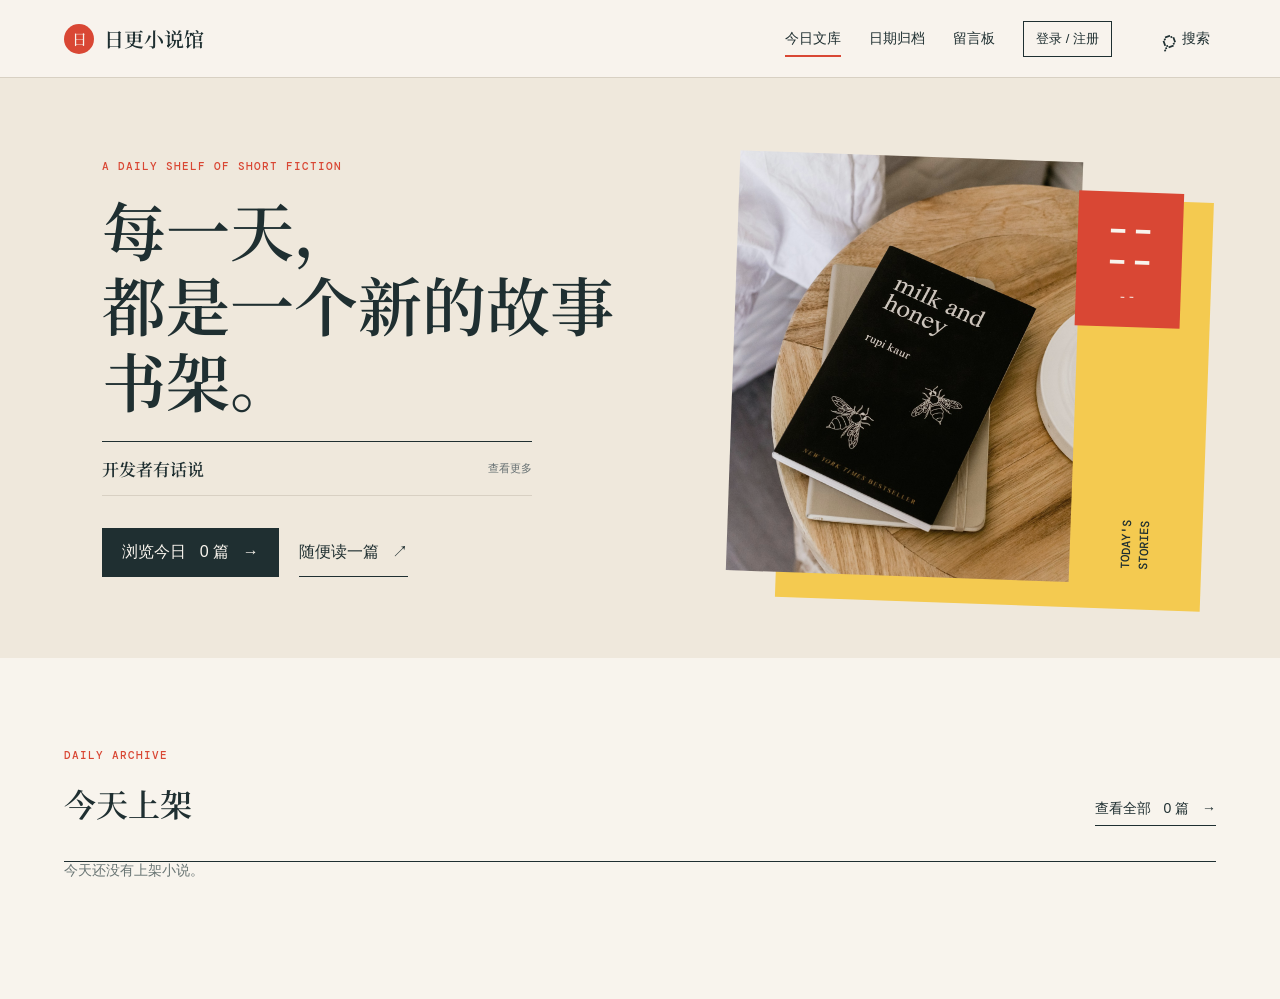
==== daily-novel-deploy/index.html @ 317b0040 "Move support QR into developer note" ====
<!doctype html>
<html lang="zh-CN">
<head>
  <meta charset="UTF-8">
  <meta name="viewport" content="width=device-width, initial-scale=1.0">
  <title>日更小说馆</title>
  <link rel="preconnect" href="https://fonts.googleapis.com">
  <link rel="preconnect" href="https://fonts.gstatic.com" crossorigin>
  <link href="https://fonts.googleapis.com/css2?family=DM+Mono:wght@400;500&family=Noto+Serif+SC:wght@400;500;600;700&family=Source+Han+Sans+SC:wght@400;500;700&display=swap" rel="stylesheet">
  <link rel="stylesheet" href="styles.css">
</head>
<body>
  <header class="site-header">
    <a class="brand" href="#home" aria-label="日更小说馆首页"><span class="brand-mark">日</span><span>日更小说馆</span></a>
    <nav>
      <button class="nav-link active" data-view="home">今日文库</button>
      <button class="nav-link" data-view="archive">日期归档</button>
      <button class="nav-link" data-view="messages">留言板</button>
      <button class="account-trigger" id="account-button">登录 / 注册</button>
    </nav>
    <button class="search-trigger" id="search-button" aria-label="搜索小说"><span>⌕</span><span class="search-word">搜索</span></button>
  </header>

  <main>
    <section class="view active" id="home-view">
      <section class="hero">
        <div class="hero-copy">
          <p class="eyebrow">A DAILY SHELF OF SHORT FICTION</p>
          <h1>每一天，<br>都是一个新的故事书架。</h1>
          <details class="developer-note" id="developer-note"><summary><span>开发者有话说</span><span class="developer-note-toggle">查看更多</span></summary><div class="developer-note-body"><p id="developer-note-body"></p><div class="developer-support" id="developer-support" hidden><img id="developer-support-qr" alt="支持小说馆的收款码"><small>感谢每一份支持</small></div></div></details>
          <div class="hero-actions">
            <button class="button primary" data-view="archive">浏览今日 <span id="today-count">0</span> 篇 <span>→</span></button>
            <button class="button text-button" id="random-button">随便读一篇 <span>↗</span></button>
          </div>
        </div>
        <div class="hero-art" aria-label="打开的书籍">
          <img src="assets/books.jpg" alt="桌上的一本书">
          <div class="date-stamp"><span id="stamp-month">--</span><span id="stamp-day">--</span><small id="stamp-year">----</small></div>
          <div class="hero-art-caption">TODAY'S<br>STORIES</div>
        </div>
      </section>

      <section class="today-section">
        <div class="section-heading">
          <div><p class="eyebrow" id="today-eyebrow">DAILY ARCHIVE</p><h2>今天上架</h2></div>
          <button class="text-link" data-view="archive">查看全部 <span id="featured-count">0</span> 篇 <span>→</span></button>
        </div>
        <div class="story-grid" id="featured-stories"></div>
      </section>
    </section>

    <section class="view" id="messages-view">
      <section class="messages-layout">
        <div class="archive-head"><p class="eyebrow">THE READER'S WALL</p><h1>留下一句话。</h1><p>读到某个故事时的感受，可以在这里与其他读者分享。</p></div>
        <form class="message-form" id="message-form">
          <label for="message-body">写留言</label>
          <textarea id="message-body" maxlength="500" placeholder="写下你的想法（最多 500 字）"></textarea>
          <div><small id="message-login-hint">登录后即可留言</small><button class="button primary" type="submit">发布留言</button></div>
          <p class="account-message" id="message-status" aria-live="polite"></p>
        </form>
        <div class="message-list" id="message-list"></div>
      </section>
    </section>

    <section class="view" id="archive-view">
      <section class="archive-layout">
        <div class="archive-head">
          <p class="eyebrow">THE DAILY ARCHIVE</p>
          <h1>按日期，找到那天的故事。</h1>
          <p>每一天的更新都安放在独立的一页里。慢慢翻，也可以直接选择日期。</p>
        </div>
        <div class="archive-tools">
          <label class="month-label" for="month-select">选择月份</label>
          <select id="month-select"><option>2026 年 8 月</option><option>2026 年 7 月</option></select>
        </div>
        <div class="date-list" id="date-list"></div>
      </section>
    </section>

    <section class="view" id="day-view">
      <section class="day-layout">
        <button class="back-link" data-view="archive">← 返回日期归档</button>
        <div class="day-head"><p class="eyebrow" id="day-eyebrow">MONDAY / AUGUST 17</p><h1 id="day-title">2026 年 8 月 17 日</h1><p id="day-description">今天收录了 100 篇新故事，愿你在其中停留一会儿。</p></div>
        <div class="filter-row" id="filter-row" aria-label="按标签筛选小说"></div>
        <div class="all-story-list" id="day-stories"></div>
      </section>
    </section>

    <section class="view reader-view" id="reader-view">
      <div class="reader-bar"><button class="back-link" data-view="day">← 回到列表</button><div class="reader-actions"><button class="icon-button" id="font-down" aria-label="缩小字号">A−</button><button class="icon-button" id="font-up" aria-label="放大字号">A+</button><button class="icon-button" id="theme-toggle" aria-label="切换阅读主题">◐</button><button class="bookmark" id="bookmark-button">收藏 ♡</button></div></div>
      <article class="reader-page" id="reader-page">
        <div class="reader-meta"><span id="reader-category">悬疑</span><span>·</span><span id="reader-date">2026.08.17</span></div>
        <h1 id="reader-title">雨停之前</h1>
        <p class="reader-author" id="reader-author">林野</p>
        <div class="reader-content" id="reader-content"></div>
      </article>
      <div class="reading-progress"><div id="progress-fill"></div></div>
    </section>

  </main>

  <dialog id="search-dialog"><form method="dialog" class="search-modal"><button class="close-button" value="cancel" aria-label="关闭">×</button><p class="eyebrow">SEARCH THE LIBRARY</p><label for="search-input">寻找一个故事</label><input id="search-input" placeholder="输入标题、作者或关键词" autofocus><div id="search-results"></div></form></dialog>
  <dialog id="account-dialog"><div class="account-modal"><button class="close-button" id="close-account" aria-label="关闭">×</button><p class="eyebrow">MEMBER ACCESS</p><h2 id="account-title">登录</h2><form id="account-form"><label for="account-username" id="account-username-label">用户名或邮箱</label><input id="account-username" type="text" autocomplete="username" required><small class="field-hint" id="username-hint">已有账号可使用原邮箱登录</small><label for="account-password">密码</label><input id="account-password" type="password" autocomplete="current-password" minlength="8" required><small class="field-hint" id="password-hint">请输入登录密码</small><p class="account-message" id="account-message" aria-live="polite"></p><button class="button primary" type="submit" id="account-submit">登录</button></form><button class="switch-account" id="switch-account">还没有账号？注册</button><a class="admin-link" id="admin-link" href="admin.html" hidden>进入内容管理 →</a></div></dialog>

  <script src="app.js"></script>
</body>
</html>
---- daily-novel-deploy/styles.css ----
:root { --ink:#1f2f31; --paper:#f8f4ed; --paper-deep:#efe8dc; --line:#d8d0c3; --red:#d94734; --yellow:#f4ca50; --teal:#8fc6b5; --blue:#c6d7e8; --serif:'Noto Serif SC', serif; --sans:'Source Han Sans SC', sans-serif; --mono:'DM Mono', monospace; }
* { box-sizing:border-box; }
html { scroll-behavior:smooth; }
body { margin:0; color:var(--ink); background:var(--paper); font-family:var(--sans); }
button, input, select { font:inherit; }
button { color:inherit; cursor:pointer; }
.site-header { height:78px; padding:0 clamp(20px,5vw,78px); display:flex; align-items:center; justify-content:space-between; border-bottom:1px solid var(--line); background:rgba(248,244,237,.94); position:sticky; top:0; z-index:10; }
.brand { color:var(--ink); text-decoration:none; display:flex; align-items:center; gap:10px; font:600 20px var(--serif); }
.brand-mark { width:30px; height:30px; border-radius:50%; display:grid; place-items:center; color:var(--paper); background:var(--red); font:500 15px var(--serif); }
nav { display:flex; gap:28px; margin-left:auto; margin-right:42px; }
.nav-link, .text-link, .back-link { border:0; background:none; padding:7px 0; }
.nav-link { font-size:14px; position:relative; }
.nav-link.active::after { content:''; height:2px; width:100%; position:absolute; left:0; bottom:0; background:var(--red); }
.search-trigger { border:0; background:none; display:flex; gap:8px; align-items:center; font-size:14px; }
.account-trigger { border:1px solid var(--ink); background:transparent; padding:8px 12px; font-size:13px; }
.search-trigger span:first-child { font:28px Georgia; line-height:0; transform:rotate(-20deg); }
.view { display:none; }
.view.active { display:block; }
.hero { min-height:570px; padding:80px clamp(20px,8vw,128px); display:grid; grid-template-columns:minmax(340px,1fr) minmax(320px,.78fr); gap:60px; align-items:center; background:var(--paper-deep); overflow:hidden; }
.eyebrow { margin:0 0 18px; color:var(--red); font:500 11px var(--mono); letter-spacing:1px; }
h1,h2,p { margin-top:0; }
.hero h1, .archive-head h1, .day-head h1, .admin-head h1 { margin-bottom:24px; font:600 clamp(38px,5vw,66px)/1.18 var(--serif); letter-spacing:0; }
.hero-text { max-width:400px; font-size:17px; line-height:1.9; color:#536063; }
.developer-note { max-width:430px; margin:24px 0 0; border-top:1px solid var(--ink); border-bottom:1px solid var(--line); }.developer-note summary { list-style:none; display:flex; align-items:center; justify-content:space-between; gap:16px; padding:14px 0; font:600 17px var(--serif); cursor:pointer; }.developer-note summary::-webkit-details-marker { display:none; }.developer-note-toggle { color:#677173; font:11px var(--mono); }.developer-note[open] .developer-note-toggle { font-size:0; }.developer-note[open] .developer-note-toggle::after { content:'收起'; font-size:11px; }.developer-note-body { padding:2px 0 20px; }.developer-note-body > p { margin:0; white-space:pre-line; color:#536063; font-size:15px; line-height:1.9; }.developer-support { margin-top:22px; padding-top:20px; border-top:1px solid var(--line); display:flex; flex-direction:column; align-items:center; text-align:center; }.developer-support img { display:block; width:min(190px, 65vw); aspect-ratio:1; object-fit:contain; background:#fff; }.developer-support small { margin-top:10px; color:#84908e; font-size:12px; }
.hero-actions { display:flex; gap:20px; align-items:center; margin-top:32px; flex-wrap:wrap; }
.button { border:1px solid var(--ink); padding:13px 19px; background:transparent; font-weight:500; transition:.18s ease; }
.button.primary { background:var(--ink); color:var(--paper); }
.button:hover { transform:translateY(-2px); }
.button span, .text-link span { margin-left:9px; }
.text-button { border:0; padding:13px 0; border-bottom:1px solid var(--ink); }
.hero-art { height:420px; position:relative; transform:rotate(2deg); }
.hero-art::before { content:''; position:absolute; inset:36px -30px -25px 50px; background:var(--yellow); z-index:0; }
.hero-art img { width:77%; height:100%; object-fit:cover; filter:saturate(.8); position:relative; z-index:1; }
.date-stamp { position:absolute; top:28px; right:0; z-index:2; width:105px; height:135px; color:var(--paper); background:var(--red); display:flex; flex-direction:column; justify-content:center; align-items:center; font:500 42px/.72 var(--mono); }
.date-stamp small { margin-top:16px; font-size:11px; letter-spacing:2px; }
.hero-art-caption { position:absolute; bottom:15px; right:-30px; z-index:2; font:500 12px/1.5 var(--mono); transform:rotate(-90deg); transform-origin:left bottom; }
.today-section { max-width:1280px; padding:90px clamp(20px,5vw,78px) 105px; margin:auto; }
.section-heading { display:flex; align-items:end; justify-content:space-between; margin-bottom:35px; gap:20px; }
.section-heading h2 { margin:0; font:600 32px var(--serif); }
.text-link { font-size:14px; border-bottom:1px solid var(--ink); white-space:nowrap; }
.story-grid { display:grid; grid-template-columns:repeat(3,1fr); border-top:1px solid var(--ink); }
.story-card { text-align:left; border:0; border-right:1px solid var(--line); background:transparent; padding:24px 25px 24px 0; min-height:206px; position:relative; transition:.18s ease; }
.story-card + .story-card { padding-left:25px; }
.story-card:last-child { border-right:0; }
.story-card:hover { color:var(--red); }
.story-number { color:#8b9290; font:11px var(--mono); }
.story-card h3 { margin:47px 0 8px; font:600 24px var(--serif); }
.story-card p { color:#677173; font-size:14px; margin:0; }
.story-tag { position:absolute; bottom:24px; right:20px; padding:4px 9px; background:var(--teal); font:10px var(--mono); color:var(--ink); }
.archive-layout,.day-layout,.admin-layout,.messages-layout { max-width:1160px; padding:78px clamp(20px,5vw,78px) 110px; margin:auto; }
.archive-head { max-width:750px; }
.archive-head h1 { font-size:clamp(38px,5vw,62px); }
.archive-head > p:last-child,.admin-head > p:last-child { color:#596567; font-size:16px; line-height:1.8; }
.archive-tools { margin:60px 0 15px; display:flex; align-items:center; gap:18px; }
.month-label,.field-label { font:500 12px var(--mono); }
select,input[type=date] { border:1px solid var(--ink); background:transparent; padding:9px 10px; color:var(--ink); }
.date-list { border-top:2px solid var(--ink); }
.date-row { width:100%; border:0; border-bottom:1px solid var(--line); background:transparent; padding:22px 4px; display:grid; grid-template-columns:140px 1fr 100px 30px; align-items:center; text-align:left; transition:.15s; }
.date-row:hover { background:var(--yellow); padding-left:12px; }
.date-row .date { font:500 14px var(--mono); }.date-row strong { font:600 25px var(--serif); }.date-row small { color:#647073; font-size:13px; }.date-row .arrow { font-size:22px; }
.back-link { font-size:14px; border-bottom:1px solid var(--ink); margin-bottom:53px; }
.day-head { max-width:680px; }.day-head h1 { font-size:52px; margin-bottom:14px; }.day-head p:last-child { color:#617073; font-size:16px; }
.filter-row { border-top:1px solid var(--ink); margin-top:48px; padding:18px 0; display:flex; gap:10px; flex-wrap:wrap; }
.filter-chip { padding:8px 13px; border:1px solid var(--line); background:transparent; font-size:13px; }.filter-chip.selected { color:var(--paper); background:var(--ink); border-color:var(--ink); }.filter-chip span { font:11px var(--mono); }
.all-story-list { border-top:1px solid var(--line); }.list-story { width:100%; border:0; border-bottom:1px solid var(--line); padding:18px 10px 18px 0; background:transparent; display:grid; grid-template-columns:54px 1fr 120px 135px 20px; gap:10px; align-items:center; text-align:left; }.list-story:hover { color:var(--red); background:#f3df9d; }.list-story .index { color:#788180; font:11px var(--mono); }.list-story strong { font:500 21px var(--serif); }.list-story .author,.list-story .tag { font-size:13px; color:#657072; }.list-story .tag { font:11px var(--mono); }.list-story:hover .author,.list-story:hover .tag { color:inherit; }
.reader-view { background:#f6f0e5; min-height:calc(100vh - 78px); }.reader-bar { height:74px; padding:0 clamp(20px,5vw,78px); border-bottom:1px solid var(--line); display:flex; justify-content:space-between; align-items:center; }.reader-bar .back-link { margin:0; }.reader-actions { display:flex; gap:9px; align-items:center; }.icon-button,.bookmark { border:1px solid var(--line); background:transparent; padding:7px 10px; font-size:13px; }.bookmark { margin-left:8px; }.bookmark.saved { background:var(--red); color:white; border-color:var(--red); }
.reader-page { max-width:720px; padding:85px 25px 130px; margin:auto; }.reader-meta { display:flex; gap:8px; color:#7e8785; font:11px var(--mono); }.reader-meta span:first-child { color:var(--red); }.reader-page h1 { margin:25px 0 9px; font:600 52px var(--serif); }.reader-author { color:#687473; font-size:15px; }.reader-content { margin-top:58px; font:400 19px/2.15 var(--serif); }.reader-content p { margin-bottom:29px; }.reading-progress { position:fixed; height:3px; bottom:0; left:0; width:100%; background:#e6ddcd; }.reading-progress div { height:100%; width:0; background:var(--red); }
.reader-view.night { background:#1e292a; color:#e9e2d6; }.reader-view.night .reader-bar { border-color:#516061; }.reader-view.night .reader-meta,.reader-view.night .reader-author { color:#bbc0b8; }.reader-view.night .back-link,.reader-view.night .icon-button,.reader-view.night .bookmark { color:#e9e2d6; border-color:#5f6a6a; }
.admin-layout { max-width:1000px; }.admin-head { max-width:650px; }.admin-head h1 { font-size:54px; }.upload-grid { display:grid; grid-template-columns:1.25fr .75fr; border:1px solid var(--ink); margin-top:55px; }.upload-panel { padding:32px; display:flex; flex-direction:column; align-items:start; gap:12px; border-right:1px solid var(--ink); }.drop-zone { width:100%; min-height:240px; margin:13px 0 16px; display:flex; flex-direction:column; align-items:center; justify-content:center; border:1px dashed #9aa29b; background:#f3eddf; cursor:pointer; }.drop-zone:hover { background:var(--yellow); }.drop-icon { width:43px; height:43px; display:grid; place-items:center; border-radius:50%; background:var(--teal); font-size:22px; }.drop-zone strong { margin-top:15px; font:500 18px var(--serif); }.drop-zone small { color:#697474; margin-top:6px; }.drop-zone input { position:absolute; width:1px; height:1px; opacity:0; }.upload-notes { background:var(--ink); color:var(--paper); padding:34px 28px; }.note-count { color:var(--yellow); font:500 63px/1 var(--mono); }.upload-notes > p { margin:10px 0 29px; font-size:13px; }.file-list { padding-top:18px; border-top:1px solid #667172; display:flex; flex-direction:column; gap:11px; font-size:13px; color:#d9d4c9; }.file-list span { overflow:hidden; text-overflow:ellipsis; white-space:nowrap; }.admin-tip { border-top:1px solid var(--line); margin-top:42px; padding-top:20px; display:grid; grid-template-columns:150px 1fr; font-size:14px; line-height:1.7; }.admin-tip strong { font-family:var(--serif); }
dialog { border:0; padding:0; background:transparent; width:min(610px, calc(100% - 36px)); }dialog::backdrop { background:rgba(24,34,34,.7); }.search-modal,.account-modal { position:relative; background:var(--paper); padding:48px; }.close-button { position:absolute; right:18px; top:12px; border:0; background:transparent; font-size:30px; }.search-modal label { display:block; font:600 30px var(--serif); }.search-modal input { width:100%; margin:25px 0 10px; font-size:16px; }.search-result { padding:13px 0; width:100%; border:0; border-top:1px solid var(--line); background:transparent; text-align:left; display:flex; justify-content:space-between; }.search-result strong { font-family:var(--serif); }.search-result span { font-size:12px; color:#6c7776; }.account-modal h2 { font:600 34px var(--serif); margin:0 0 25px; }.account-modal form { display:flex; flex-direction:column; gap:8px; }.account-modal input { border:1px solid var(--ink); background:transparent; padding:11px; margin-bottom:0; }.account-modal label { font-size:13px; }.field-hint { color:#687473; font-size:12px; line-height:1.5; margin:0 0 9px; }.account-message { min-height:20px; margin:2px 0 8px; color:var(--red); font-size:13px; }.switch-account { margin-top:18px; padding:0; border:0; border-bottom:1px solid var(--ink); background:transparent; font-size:13px; }.admin-link { display:block; width:max-content; margin-top:24px; color:var(--red); font-weight:700; }.admin-link[hidden] { display:none; }
.messages-layout { max-width:830px; }.message-form { margin:52px 0 45px; border-top:2px solid var(--ink); border-bottom:1px solid var(--ink); padding:22px 0; display:flex; flex-direction:column; gap:12px; }.message-form label { font:500 14px var(--serif); }.message-form textarea { min-height:126px; resize:vertical; border:1px solid var(--ink); padding:12px; color:var(--ink); background:transparent; font:15px/1.65 var(--sans); }.message-form > div { display:flex; justify-content:space-between; align-items:center; gap:18px; }.message-form small { color:#687473; font-size:12px; }.message-list { border-top:1px solid var(--line); }.message-item { padding:22px 0; border-bottom:1px solid var(--line); }.message-item div { display:flex; justify-content:space-between; align-items:baseline; gap:16px; }.message-item strong { font:500 16px var(--serif); }.message-item time { color:#75807f; font:11px var(--mono); }.message-item p { margin:12px 0 0; font:15px/1.75 var(--serif); }.text-muted { color:#687473; font-size:14px; }
@media (max-width:700px) { .site-header { height:64px; }.brand { font-size:17px; }.brand-mark { width:27px;height:27px; } nav { gap:14px; margin:0; }.nav-link { font-size:12px; }.search-word { display:none; }.hero { min-height:auto; padding:55px 24px 67px; grid-template-columns:1fr; gap:42px; }.hero h1 { font-size:43px; }.hero-art { width:86%; height:320px; margin-left:auto; }.today-section,.archive-layout,.day-layout,.admin-layout { padding:55px 24px 70px; }.story-grid { grid-template-columns:1fr; }.story-card,.story-card + .story-card { border-right:0; border-bottom:1px solid var(--line); padding:22px 0; min-height:160px; }.story-card h3 { margin-top:28px; }.story-card:last-child { border-bottom:0; }.section-heading { align-items:start; }.section-heading h2 { font-size:29px; }.text-link { font-size:12px; }.archive-head h1,.admin-head h1,.day-head h1 { font-size:40px; }.date-row { grid-template-columns:92px 1fr 28px; }.date-row small { display:none; }.date-row strong { font-size:20px; }.list-story { grid-template-columns:40px 1fr 18px; }.list-story .author,.list-story .tag { display:none; }.reader-page { padding:58px 24px 100px; }.reader-page h1 { font-size:38px; }.reader-content { font-size:18px; }.reader-actions { gap:5px; }.bookmark { font-size:0; }.bookmark::after { content:'♡'; font-size:16px; }.upload-grid { grid-template-columns:1fr; }.upload-panel { border-right:0; border-bottom:1px solid var(--ink); }.admin-tip { grid-template-columns:1fr; gap:8px; }.search-modal { padding:38px 25px; } }
@media (max-width:700px) { nav .nav-link[data-view="archive"] { display:none; }.messages-layout { padding:55px 24px 70px; }.message-form > div { flex-direction:column; align-items:flex-start; }.message-form .button { align-self:flex-end; } }

/* Phone reading is vertical only; content never creates a sideways page. */
html, body { overflow-x:hidden; }
body, .reader-view { touch-action:pan-y pinch-zoom; }
.reader-view { overflow-x:hidden; overscroll-behavior-x:none; }
.reader-content { overflow-wrap:anywhere; }

@media (max-width:700px) {
  .site-header { padding:0 14px; gap:8px; }
  nav { gap:8px; }
  .account-trigger { padding:6px 8px; font-size:12px; }
  .search-trigger { padding:4px; }
  .filter-row { margin-top:34px; padding:14px 0; gap:7px; }
  .filter-chip { padding:8px 11px; font-size:12px; }
  .list-story { min-height:58px; }
  .reader-bar { height:64px; padding:0 16px; gap:8px; }
  .reader-page { padding:48px 20px 100px; }
  .reader-page h1 { font-size:35px; line-height:1.3; }
  .reader-content { margin-top:42px; font-size:18px; line-height:2.05; }
  .reader-content p { margin-bottom:25px; }
  .reader-actions { gap:4px; }
  .icon-button { padding:6px 8px; }
  .bookmark { margin-left:1px; }
}
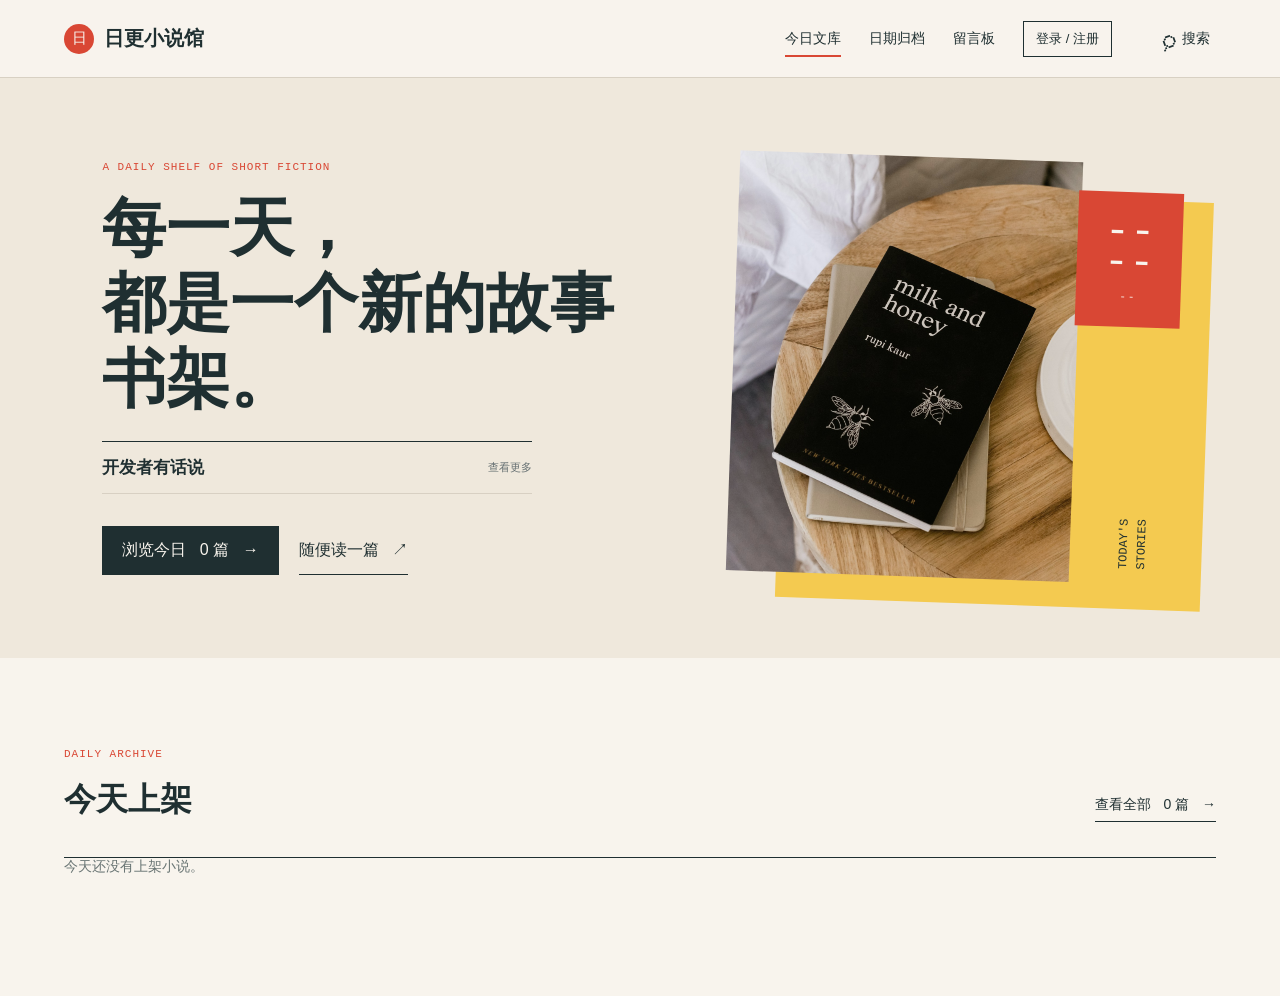
==== commit ee2f0319: "Optimize reader startup and date loading" ====
--- a/daily-novel-deploy/index.html
+++ b/daily-novel-deploy/index.html
@@ -4,9 +4,6 @@
   <meta charset="UTF-8">
   <meta name="viewport" content="width=device-width, initial-scale=1.0">
   <title>日更小说馆</title>
-  <link rel="preconnect" href="https://fonts.googleapis.com">
-  <link rel="preconnect" href="https://fonts.gstatic.com" crossorigin>
-  <link href="https://fonts.googleapis.com/css2?family=DM+Mono:wght@400;500&family=Noto+Serif+SC:wght@400;500;600;700&family=Source+Han+Sans+SC:wght@400;500;700&display=swap" rel="stylesheet">
   <link rel="stylesheet" href="styles.css">
 </head>
 <body>
@@ -27,7 +24,7 @@
         <div class="hero-copy">
           <p class="eyebrow">A DAILY SHELF OF SHORT FICTION</p>
           <h1>每一天，<br>都是一个新的故事书架。</h1>
-          <details class="developer-note" id="developer-note"><summary><span>开发者有话说</span><span class="developer-note-toggle">查看更多</span></summary><div class="developer-note-body"><p id="developer-note-body"></p><div class="developer-support" id="developer-support" hidden><img id="developer-support-qr" alt="支持小说馆的收款码"><small>感谢每一份支持</small></div></div></details>
+          <details class="developer-note" id="developer-note"><summary><span>开发者有话说</span><span class="developer-note-toggle">查看更多</span></summary><div class="developer-note-body"><p id="developer-note-body"></p><div class="developer-support" id="developer-support" hidden><img id="developer-support-qr" loading="lazy" alt="支持小说馆的收款码"><small>感谢每一份支持</small></div></div></details>
           <div class="hero-actions">
             <button class="button primary" data-view="archive">浏览今日 <span id="today-count">0</span> 篇 <span>→</span></button>
             <button class="button text-button" id="random-button">随便读一篇 <span>↗</span></button>
--- a/daily-novel-deploy/styles.css
+++ b/daily-novel-deploy/styles.css
@@ -1,4 +1,4 @@
-:root { --ink:#1f2f31; --paper:#f8f4ed; --paper-deep:#efe8dc; --line:#d8d0c3; --red:#d94734; --yellow:#f4ca50; --teal:#8fc6b5; --blue:#c6d7e8; --serif:'Noto Serif SC', serif; --sans:'Source Han Sans SC', sans-serif; --mono:'DM Mono', monospace; }
+:root { --ink:#1f2f31; --paper:#f8f4ed; --paper-deep:#efe8dc; --line:#d8d0c3; --red:#d94734; --yellow:#f4ca50; --teal:#8fc6b5; --blue:#c6d7e8; --serif:'Songti SC','STSong','SimSun',serif; --sans:-apple-system,BlinkMacSystemFont,'PingFang SC','Microsoft YaHei',Arial,sans-serif; --mono:'Cascadia Mono','SFMono-Regular','Microsoft YaHei',monospace; }
 * { box-sizing:border-box; }
 html { scroll-behavior:smooth; }
 body { margin:0; color:var(--ink); background:var(--paper); font-family:var(--sans); }
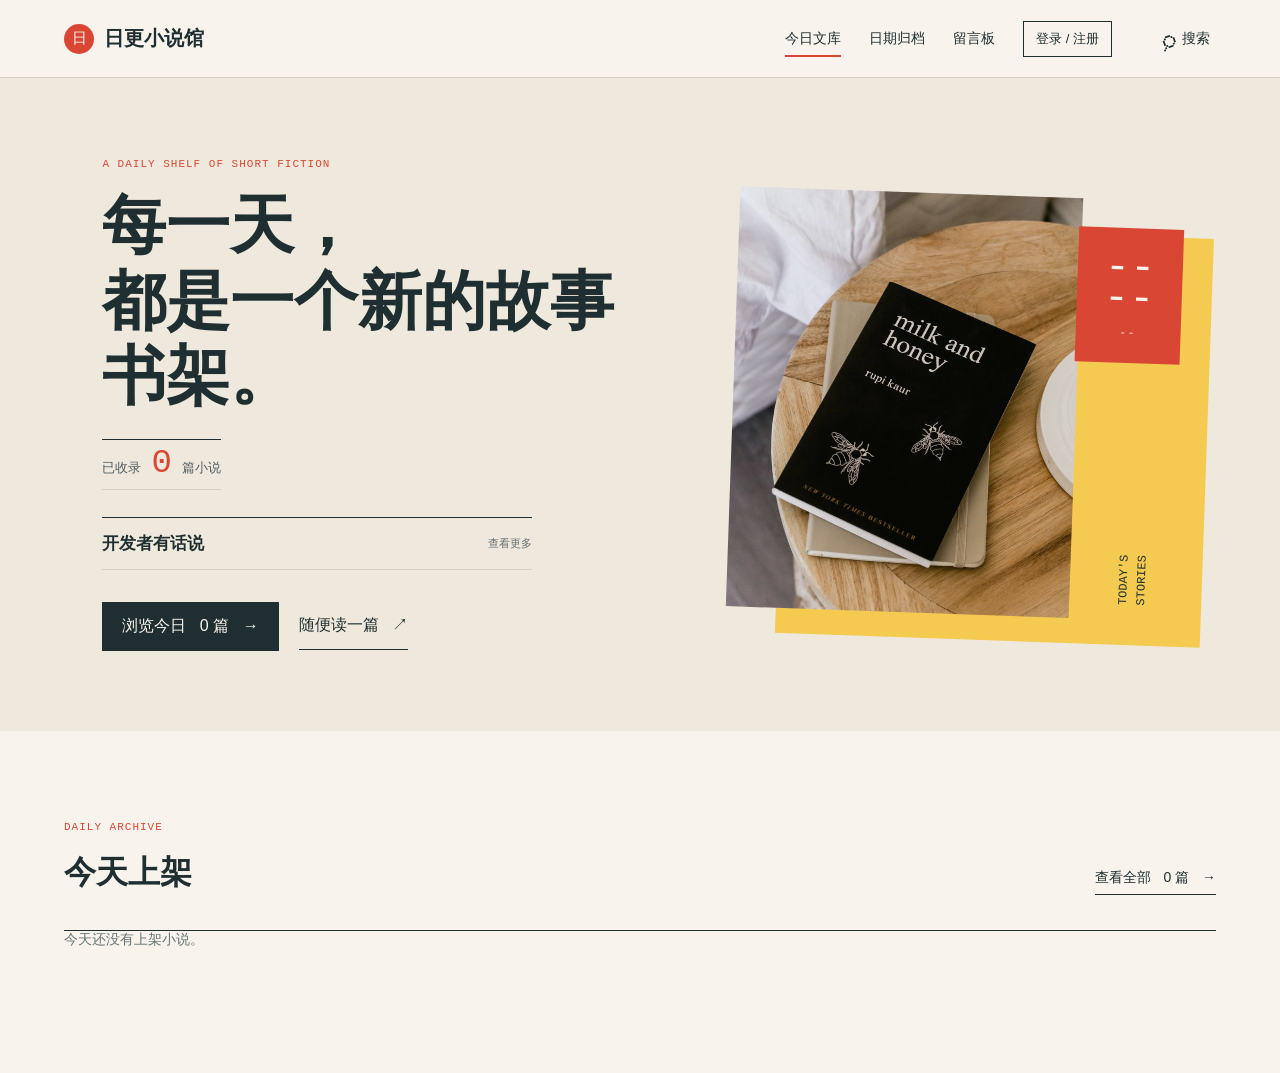
==== commit e96c0183: "Show total published stories on homepage" ====
--- a/daily-novel-deploy/index.html
+++ b/daily-novel-deploy/index.html
@@ -22,8 +22,9 @@
     <section class="view active" id="home-view">
       <section class="hero">
         <div class="hero-copy">
-          <p class="eyebrow">A DAILY SHELF OF SHORT FICTION</p>
-          <h1>每一天，<br>都是一个新的故事书架。</h1>
+          <p class="eyebrow">A DAILY SHELF OF SHORT FICTION</p>
+          <h1>每一天，<br>都是一个新的故事书架。</h1>
+          <p class="library-total" aria-live="polite"><span>已收录</span><strong id="library-total-count">0</strong><span>篇小说</span></p>
           <details class="developer-note" id="developer-note"><summary><span>开发者有话说</span><span class="developer-note-toggle">查看更多</span></summary><div class="developer-note-body"><p id="developer-note-body"></p><div class="developer-support" id="developer-support" hidden><img id="developer-support-qr" loading="lazy" alt="支持小说馆的收款码"><small>感谢每一份支持</small></div></div></details>
           <div class="hero-actions">
             <button class="button primary" data-view="archive">浏览今日 <span id="today-count">0</span> 篇 <span>→</span></button>
--- a/daily-novel-deploy/styles.css
+++ b/daily-novel-deploy/styles.css
@@ -19,7 +19,9 @@
 .hero { min-height:570px; padding:80px clamp(20px,8vw,128px); display:grid; grid-template-columns:minmax(340px,1fr) minmax(320px,.78fr); gap:60px; align-items:center; background:var(--paper-deep); overflow:hidden; }
 .eyebrow { margin:0 0 18px; color:var(--red); font:500 11px var(--mono); letter-spacing:1px; }
 h1,h2,p { margin-top:0; }
-.hero h1, .archive-head h1, .day-head h1, .admin-head h1 { margin-bottom:24px; font:600 clamp(38px,5vw,66px)/1.18 var(--serif); letter-spacing:0; }
+.hero h1, .archive-head h1, .day-head h1, .admin-head h1 { margin-bottom:24px; font:600 clamp(38px,5vw,66px)/1.18 var(--serif); letter-spacing:0; }
+.library-total { display:flex; align-items:baseline; gap:10px; width:max-content; margin:0 0 27px; padding:10px 0 12px; border-top:1px solid var(--ink); border-bottom:1px solid var(--line); color:#536063; font:500 13px var(--mono); }
+.library-total strong { color:var(--red); font:500 34px/.8 var(--mono); letter-spacing:0; }
 .hero-text { max-width:400px; font-size:17px; line-height:1.9; color:#536063; }
 .developer-note { max-width:430px; margin:24px 0 0; border-top:1px solid var(--ink); border-bottom:1px solid var(--line); }.developer-note summary { list-style:none; display:flex; align-items:center; justify-content:space-between; gap:16px; padding:14px 0; font:600 17px var(--serif); cursor:pointer; }.developer-note summary::-webkit-details-marker { display:none; }.developer-note-toggle { color:#677173; font:11px var(--mono); }.developer-note[open] .developer-note-toggle { font-size:0; }.developer-note[open] .developer-note-toggle::after { content:'收起'; font-size:11px; }.developer-note-body { padding:2px 0 20px; }.developer-note-body > p { margin:0; white-space:pre-line; color:#536063; font-size:15px; line-height:1.9; }.developer-support { margin-top:22px; padding-top:20px; border-top:1px solid var(--line); display:flex; flex-direction:column; align-items:center; text-align:center; }.developer-support img { display:block; width:min(190px, 65vw); aspect-ratio:1; object-fit:contain; background:#fff; }.developer-support small { margin-top:10px; color:#84908e; font-size:12px; }
 .hero-actions { display:flex; gap:20px; align-items:center; margin-top:32px; flex-wrap:wrap; }
@@ -69,7 +71,7 @@
 .admin-layout { max-width:1000px; }.admin-head { max-width:650px; }.admin-head h1 { font-size:54px; }.upload-grid { display:grid; grid-template-columns:1.25fr .75fr; border:1px solid var(--ink); margin-top:55px; }.upload-panel { padding:32px; display:flex; flex-direction:column; align-items:start; gap:12px; border-right:1px solid var(--ink); }.drop-zone { width:100%; min-height:240px; margin:13px 0 16px; display:flex; flex-direction:column; align-items:center; justify-content:center; border:1px dashed #9aa29b; background:#f3eddf; cursor:pointer; }.drop-zone:hover { background:var(--yellow); }.drop-icon { width:43px; height:43px; display:grid; place-items:center; border-radius:50%; background:var(--teal); font-size:22px; }.drop-zone strong { margin-top:15px; font:500 18px var(--serif); }.drop-zone small { color:#697474; margin-top:6px; }.drop-zone input { position:absolute; width:1px; height:1px; opacity:0; }.upload-notes { background:var(--ink); color:var(--paper); padding:34px 28px; }.note-count { color:var(--yellow); font:500 63px/1 var(--mono); }.upload-notes > p { margin:10px 0 29px; font-size:13px; }.file-list { padding-top:18px; border-top:1px solid #667172; display:flex; flex-direction:column; gap:11px; font-size:13px; color:#d9d4c9; }.file-list span { overflow:hidden; text-overflow:ellipsis; white-space:nowrap; }.admin-tip { border-top:1px solid var(--line); margin-top:42px; padding-top:20px; display:grid; grid-template-columns:150px 1fr; font-size:14px; line-height:1.7; }.admin-tip strong { font-family:var(--serif); }
 dialog { border:0; padding:0; background:transparent; width:min(610px, calc(100% - 36px)); }dialog::backdrop { background:rgba(24,34,34,.7); }.search-modal,.account-modal { position:relative; background:var(--paper); padding:48px; }.close-button { position:absolute; right:18px; top:12px; border:0; background:transparent; font-size:30px; }.search-modal label { display:block; font:600 30px var(--serif); }.search-modal input { width:100%; margin:25px 0 10px; font-size:16px; }.search-result { padding:13px 0; width:100%; border:0; border-top:1px solid var(--line); background:transparent; text-align:left; display:flex; justify-content:space-between; }.search-result strong { font-family:var(--serif); }.search-result span { font-size:12px; color:#6c7776; }.account-modal h2 { font:600 34px var(--serif); margin:0 0 25px; }.account-modal form { display:flex; flex-direction:column; gap:8px; }.account-modal input { border:1px solid var(--ink); background:transparent; padding:11px; margin-bottom:0; }.account-modal label { font-size:13px; }.field-hint { color:#687473; font-size:12px; line-height:1.5; margin:0 0 9px; }.account-message { min-height:20px; margin:2px 0 8px; color:var(--red); font-size:13px; }.switch-account { margin-top:18px; padding:0; border:0; border-bottom:1px solid var(--ink); background:transparent; font-size:13px; }.admin-link { display:block; width:max-content; margin-top:24px; color:var(--red); font-weight:700; }.admin-link[hidden] { display:none; }
 .messages-layout { max-width:830px; }.message-form { margin:52px 0 45px; border-top:2px solid var(--ink); border-bottom:1px solid var(--ink); padding:22px 0; display:flex; flex-direction:column; gap:12px; }.message-form label { font:500 14px var(--serif); }.message-form textarea { min-height:126px; resize:vertical; border:1px solid var(--ink); padding:12px; color:var(--ink); background:transparent; font:15px/1.65 var(--sans); }.message-form > div { display:flex; justify-content:space-between; align-items:center; gap:18px; }.message-form small { color:#687473; font-size:12px; }.message-list { border-top:1px solid var(--line); }.message-item { padding:22px 0; border-bottom:1px solid var(--line); }.message-item div { display:flex; justify-content:space-between; align-items:baseline; gap:16px; }.message-item strong { font:500 16px var(--serif); }.message-item time { color:#75807f; font:11px var(--mono); }.message-item p { margin:12px 0 0; font:15px/1.75 var(--serif); }.text-muted { color:#687473; font-size:14px; }
-@media (max-width:700px) { .site-header { height:64px; }.brand { font-size:17px; }.brand-mark { width:27px;height:27px; } nav { gap:14px; margin:0; }.nav-link { font-size:12px; }.search-word { display:none; }.hero { min-height:auto; padding:55px 24px 67px; grid-template-columns:1fr; gap:42px; }.hero h1 { font-size:43px; }.hero-art { width:86%; height:320px; margin-left:auto; }.today-section,.archive-layout,.day-layout,.admin-layout { padding:55px 24px 70px; }.story-grid { grid-template-columns:1fr; }.story-card,.story-card + .story-card { border-right:0; border-bottom:1px solid var(--line); padding:22px 0; min-height:160px; }.story-card h3 { margin-top:28px; }.story-card:last-child { border-bottom:0; }.section-heading { align-items:start; }.section-heading h2 { font-size:29px; }.text-link { font-size:12px; }.archive-head h1,.admin-head h1,.day-head h1 { font-size:40px; }.date-row { grid-template-columns:92px 1fr 28px; }.date-row small { display:none; }.date-row strong { font-size:20px; }.list-story { grid-template-columns:40px 1fr 18px; }.list-story .author,.list-story .tag { display:none; }.reader-page { padding:58px 24px 100px; }.reader-page h1 { font-size:38px; }.reader-content { font-size:18px; }.reader-actions { gap:5px; }.bookmark { font-size:0; }.bookmark::after { content:'♡'; font-size:16px; }.upload-grid { grid-template-columns:1fr; }.upload-panel { border-right:0; border-bottom:1px solid var(--ink); }.admin-tip { grid-template-columns:1fr; gap:8px; }.search-modal { padding:38px 25px; } }
+@media (max-width:700px) { .site-header { height:64px; }.brand { font-size:17px; }.brand-mark { width:27px;height:27px; } nav { gap:14px; margin:0; }.nav-link { font-size:12px; }.search-word { display:none; }.hero { min-height:auto; padding:55px 24px 67px; grid-template-columns:1fr; gap:42px; }.hero h1 { font-size:43px; }.library-total { margin-bottom:24px; }.library-total strong { font-size:32px; }.hero-art { width:86%; height:320px; margin-left:auto; }.today-section,.archive-layout,.day-layout,.admin-layout { padding:55px 24px 70px; }.story-grid { grid-template-columns:1fr; }.story-card,.story-card + .story-card { border-right:0; border-bottom:1px solid var(--line); padding:22px 0; min-height:160px; }.story-card h3 { margin-top:28px; }.story-card:last-child { border-bottom:0; }.section-heading { align-items:start; }.section-heading h2 { font-size:29px; }.text-link { font-size:12px; }.archive-head h1,.admin-head h1,.day-head h1 { font-size:40px; }.date-row { grid-template-columns:92px 1fr 28px; }.date-row small { display:none; }.date-row strong { font-size:20px; }.list-story { grid-template-columns:40px 1fr 18px; }.list-story .author,.list-story .tag { display:none; }.reader-page { padding:58px 24px 100px; }.reader-page h1 { font-size:38px; }.reader-content { font-size:18px; }.reader-actions { gap:5px; }.bookmark { font-size:0; }.bookmark::after { content:'♡'; font-size:16px; }.upload-grid { grid-template-columns:1fr; }.upload-panel { border-right:0; border-bottom:1px solid var(--ink); }.admin-tip { grid-template-columns:1fr; gap:8px; }.search-modal { padding:38px 25px; } }
 @media (max-width:700px) { nav .nav-link[data-view="archive"] { display:none; }.messages-layout { padding:55px 24px 70px; }.message-form > div { flex-direction:column; align-items:flex-start; }.message-form .button { align-self:flex-end; } }
 
 /* Phone reading is vertical only; content never creates a sideways page. */
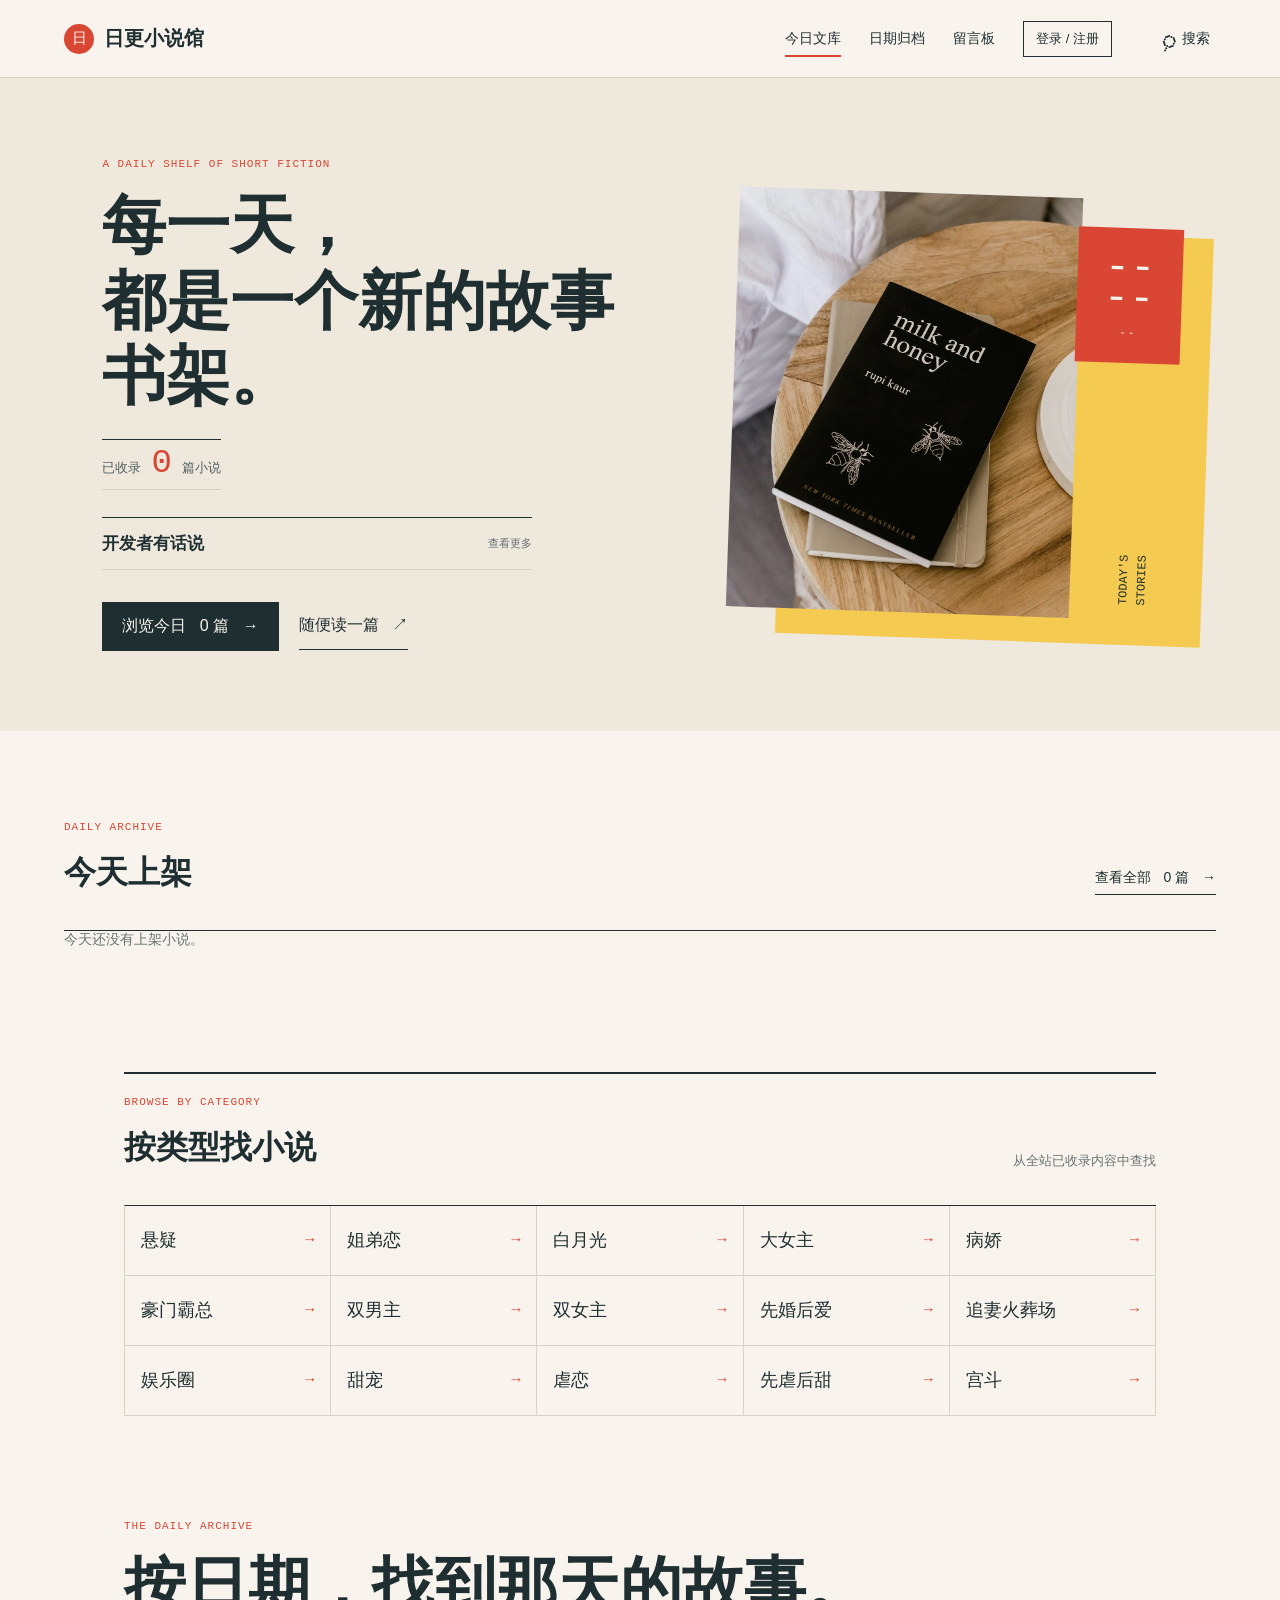
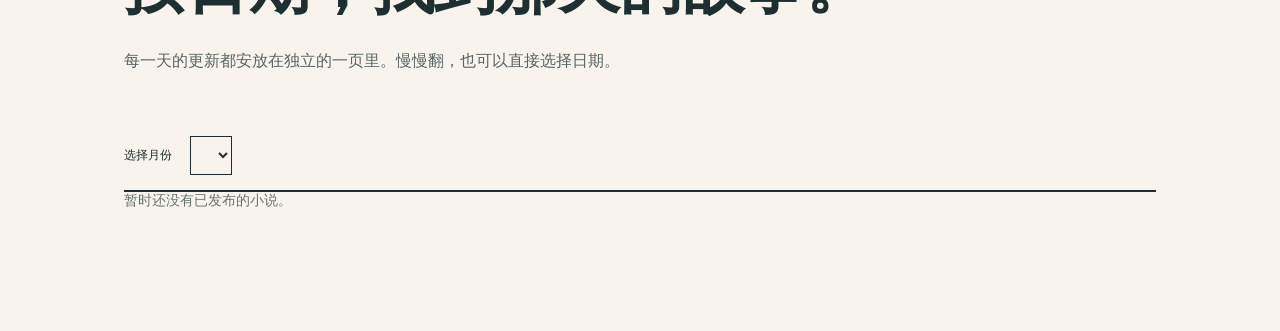
==== commit 36f5074a: "Move archives home and add category browsing" ====
--- a/daily-novel-deploy/index.html
+++ b/daily-novel-deploy/index.html
@@ -27,7 +27,7 @@
           <p class="library-total" aria-live="polite"><span>已收录</span><strong id="library-total-count">0</strong><span>篇小说</span></p>
           <details class="developer-note" id="developer-note"><summary><span>开发者有话说</span><span class="developer-note-toggle">查看更多</span></summary><div class="developer-note-body"><p id="developer-note-body"></p><div class="developer-support" id="developer-support" hidden><img id="developer-support-qr" loading="lazy" alt="支持小说馆的收款码"><small>感谢每一份支持</small></div></div></details>
           <div class="hero-actions">
-            <button class="button primary" data-view="archive">浏览今日 <span id="today-count">0</span> 篇 <span>→</span></button>
+            <button class="button primary" id="browse-today">浏览今日 <span id="today-count">0</span> 篇 <span>→</span></button>
             <button class="button text-button" id="random-button">随便读一篇 <span>↗</span></button>
           </div>
         </div>
@@ -38,14 +38,35 @@
         </div>
       </section>
 
-      <section class="today-section">
+      <section class="today-section">
         <div class="section-heading">
           <div><p class="eyebrow" id="today-eyebrow">DAILY ARCHIVE</p><h2>今天上架</h2></div>
           <button class="text-link" data-view="archive">查看全部 <span id="featured-count">0</span> 篇 <span>→</span></button>
         </div>
-        <div class="story-grid" id="featured-stories"></div>
-      </section>
-    </section>
+        <div class="story-grid" id="featured-stories"></div>
+      </section>
+
+      <section class="home-discovery" aria-labelledby="category-title">
+        <div class="section-heading">
+          <div><p class="eyebrow">BROWSE BY CATEGORY</p><h2 id="category-title">按类型找小说</h2></div>
+          <p class="section-note">从全站已收录内容中查找</p>
+        </div>
+        <div class="home-tag-list" id="home-tag-list" aria-label="小说类型"></div>
+      </section>
+
+      <section class="home-archive" id="home-archive">
+        <div class="archive-head">
+          <p class="eyebrow">THE DAILY ARCHIVE</p>
+          <h1>按日期，找到那天的故事。</h1>
+          <p>每一天的更新都安放在独立的一页里。慢慢翻，也可以直接选择日期。</p>
+        </div>
+        <div class="archive-tools">
+          <label class="month-label" for="month-select">选择月份</label>
+          <select id="month-select"></select>
+        </div>
+        <div class="date-list" id="date-list"></div>
+      </section>
+    </section>
 
     <section class="view" id="messages-view">
       <section class="messages-layout">
@@ -57,21 +78,6 @@
           <p class="account-message" id="message-status" aria-live="polite"></p>
         </form>
         <div class="message-list" id="message-list"></div>
-      </section>
-    </section>
-
-    <section class="view" id="archive-view">
-      <section class="archive-layout">
-        <div class="archive-head">
-          <p class="eyebrow">THE DAILY ARCHIVE</p>
-          <h1>按日期，找到那天的故事。</h1>
-          <p>每一天的更新都安放在独立的一页里。慢慢翻，也可以直接选择日期。</p>
-        </div>
-        <div class="archive-tools">
-          <label class="month-label" for="month-select">选择月份</label>
-          <select id="month-select"><option>2026 年 8 月</option><option>2026 年 7 月</option></select>
-        </div>
-        <div class="date-list" id="date-list"></div>
       </section>
     </section>
 
--- a/daily-novel-deploy/styles.css
+++ b/daily-novel-deploy/styles.css
@@ -36,7 +36,16 @@
 .date-stamp { position:absolute; top:28px; right:0; z-index:2; width:105px; height:135px; color:var(--paper); background:var(--red); display:flex; flex-direction:column; justify-content:center; align-items:center; font:500 42px/.72 var(--mono); }
 .date-stamp small { margin-top:16px; font-size:11px; letter-spacing:2px; }
 .hero-art-caption { position:absolute; bottom:15px; right:-30px; z-index:2; font:500 12px/1.5 var(--mono); transform:rotate(-90deg); transform-origin:left bottom; }
-.today-section { max-width:1280px; padding:90px clamp(20px,5vw,78px) 105px; margin:auto; }
+.today-section { max-width:1280px; padding:90px clamp(20px,5vw,78px) 105px; margin:auto; }
+.home-discovery,.home-archive { max-width:1160px; padding:0 clamp(20px,5vw,78px) 100px; margin:auto; }
+.home-discovery { padding-top:4px; }
+.home-archive { padding-top:4px; }
+.home-discovery .section-heading { border-top:2px solid var(--ink); padding-top:22px; }
+.section-note { margin:0; color:#697474; font-size:13px; }
+.home-tag-list { display:grid; grid-template-columns:repeat(5, 1fr); border-top:1px solid var(--ink); border-left:1px solid var(--line); }
+.home-tag { min-height:70px; padding:16px; border:0; border-right:1px solid var(--line); border-bottom:1px solid var(--line); background:transparent; display:flex; align-items:center; justify-content:space-between; gap:12px; text-align:left; font:500 18px var(--serif); transition:.18s ease; }
+.home-tag span { color:var(--red); font:15px var(--mono); }
+.home-tag:hover { background:var(--yellow); color:var(--red); }
 .section-heading { display:flex; align-items:end; justify-content:space-between; margin-bottom:35px; gap:20px; }
 .section-heading h2 { margin:0; font:600 32px var(--serif); }
 .text-link { font-size:14px; border-bottom:1px solid var(--ink); white-space:nowrap; }
@@ -71,7 +80,7 @@
 .admin-layout { max-width:1000px; }.admin-head { max-width:650px; }.admin-head h1 { font-size:54px; }.upload-grid { display:grid; grid-template-columns:1.25fr .75fr; border:1px solid var(--ink); margin-top:55px; }.upload-panel { padding:32px; display:flex; flex-direction:column; align-items:start; gap:12px; border-right:1px solid var(--ink); }.drop-zone { width:100%; min-height:240px; margin:13px 0 16px; display:flex; flex-direction:column; align-items:center; justify-content:center; border:1px dashed #9aa29b; background:#f3eddf; cursor:pointer; }.drop-zone:hover { background:var(--yellow); }.drop-icon { width:43px; height:43px; display:grid; place-items:center; border-radius:50%; background:var(--teal); font-size:22px; }.drop-zone strong { margin-top:15px; font:500 18px var(--serif); }.drop-zone small { color:#697474; margin-top:6px; }.drop-zone input { position:absolute; width:1px; height:1px; opacity:0; }.upload-notes { background:var(--ink); color:var(--paper); padding:34px 28px; }.note-count { color:var(--yellow); font:500 63px/1 var(--mono); }.upload-notes > p { margin:10px 0 29px; font-size:13px; }.file-list { padding-top:18px; border-top:1px solid #667172; display:flex; flex-direction:column; gap:11px; font-size:13px; color:#d9d4c9; }.file-list span { overflow:hidden; text-overflow:ellipsis; white-space:nowrap; }.admin-tip { border-top:1px solid var(--line); margin-top:42px; padding-top:20px; display:grid; grid-template-columns:150px 1fr; font-size:14px; line-height:1.7; }.admin-tip strong { font-family:var(--serif); }
 dialog { border:0; padding:0; background:transparent; width:min(610px, calc(100% - 36px)); }dialog::backdrop { background:rgba(24,34,34,.7); }.search-modal,.account-modal { position:relative; background:var(--paper); padding:48px; }.close-button { position:absolute; right:18px; top:12px; border:0; background:transparent; font-size:30px; }.search-modal label { display:block; font:600 30px var(--serif); }.search-modal input { width:100%; margin:25px 0 10px; font-size:16px; }.search-result { padding:13px 0; width:100%; border:0; border-top:1px solid var(--line); background:transparent; text-align:left; display:flex; justify-content:space-between; }.search-result strong { font-family:var(--serif); }.search-result span { font-size:12px; color:#6c7776; }.account-modal h2 { font:600 34px var(--serif); margin:0 0 25px; }.account-modal form { display:flex; flex-direction:column; gap:8px; }.account-modal input { border:1px solid var(--ink); background:transparent; padding:11px; margin-bottom:0; }.account-modal label { font-size:13px; }.field-hint { color:#687473; font-size:12px; line-height:1.5; margin:0 0 9px; }.account-message { min-height:20px; margin:2px 0 8px; color:var(--red); font-size:13px; }.switch-account { margin-top:18px; padding:0; border:0; border-bottom:1px solid var(--ink); background:transparent; font-size:13px; }.admin-link { display:block; width:max-content; margin-top:24px; color:var(--red); font-weight:700; }.admin-link[hidden] { display:none; }
 .messages-layout { max-width:830px; }.message-form { margin:52px 0 45px; border-top:2px solid var(--ink); border-bottom:1px solid var(--ink); padding:22px 0; display:flex; flex-direction:column; gap:12px; }.message-form label { font:500 14px var(--serif); }.message-form textarea { min-height:126px; resize:vertical; border:1px solid var(--ink); padding:12px; color:var(--ink); background:transparent; font:15px/1.65 var(--sans); }.message-form > div { display:flex; justify-content:space-between; align-items:center; gap:18px; }.message-form small { color:#687473; font-size:12px; }.message-list { border-top:1px solid var(--line); }.message-item { padding:22px 0; border-bottom:1px solid var(--line); }.message-item div { display:flex; justify-content:space-between; align-items:baseline; gap:16px; }.message-item strong { font:500 16px var(--serif); }.message-item time { color:#75807f; font:11px var(--mono); }.message-item p { margin:12px 0 0; font:15px/1.75 var(--serif); }.text-muted { color:#687473; font-size:14px; }
-@media (max-width:700px) { .site-header { height:64px; }.brand { font-size:17px; }.brand-mark { width:27px;height:27px; } nav { gap:14px; margin:0; }.nav-link { font-size:12px; }.search-word { display:none; }.hero { min-height:auto; padding:55px 24px 67px; grid-template-columns:1fr; gap:42px; }.hero h1 { font-size:43px; }.library-total { margin-bottom:24px; }.library-total strong { font-size:32px; }.hero-art { width:86%; height:320px; margin-left:auto; }.today-section,.archive-layout,.day-layout,.admin-layout { padding:55px 24px 70px; }.story-grid { grid-template-columns:1fr; }.story-card,.story-card + .story-card { border-right:0; border-bottom:1px solid var(--line); padding:22px 0; min-height:160px; }.story-card h3 { margin-top:28px; }.story-card:last-child { border-bottom:0; }.section-heading { align-items:start; }.section-heading h2 { font-size:29px; }.text-link { font-size:12px; }.archive-head h1,.admin-head h1,.day-head h1 { font-size:40px; }.date-row { grid-template-columns:92px 1fr 28px; }.date-row small { display:none; }.date-row strong { font-size:20px; }.list-story { grid-template-columns:40px 1fr 18px; }.list-story .author,.list-story .tag { display:none; }.reader-page { padding:58px 24px 100px; }.reader-page h1 { font-size:38px; }.reader-content { font-size:18px; }.reader-actions { gap:5px; }.bookmark { font-size:0; }.bookmark::after { content:'♡'; font-size:16px; }.upload-grid { grid-template-columns:1fr; }.upload-panel { border-right:0; border-bottom:1px solid var(--ink); }.admin-tip { grid-template-columns:1fr; gap:8px; }.search-modal { padding:38px 25px; } }
+@media (max-width:700px) { .site-header { height:64px; }.brand { font-size:17px; }.brand-mark { width:27px;height:27px; } nav { gap:14px; margin:0; }.nav-link { font-size:12px; }.search-word { display:none; }.hero { min-height:auto; padding:55px 24px 67px; grid-template-columns:1fr; gap:42px; }.hero h1 { font-size:43px; }.library-total { margin-bottom:24px; }.library-total strong { font-size:32px; }.hero-art { width:86%; height:320px; margin-left:auto; }.today-section,.home-discovery,.home-archive,.archive-layout,.day-layout,.admin-layout { padding:55px 24px 70px; }.home-discovery,.home-archive { padding-top:0; }.home-tag-list { grid-template-columns:repeat(2, 1fr); }.home-tag { min-height:62px; font-size:17px; }.section-note { display:none; }.story-grid { grid-template-columns:1fr; }.story-card,.story-card + .story-card { border-right:0; border-bottom:1px solid var(--line); padding:22px 0; min-height:160px; }.story-card h3 { margin-top:28px; }.story-card:last-child { border-bottom:0; }.section-heading { align-items:start; }.section-heading h2 { font-size:29px; }.text-link { font-size:12px; }.archive-head h1,.admin-head h1,.day-head h1 { font-size:40px; }.date-row { grid-template-columns:92px 1fr 28px; }.date-row small { display:none; }.date-row strong { font-size:20px; }.list-story { grid-template-columns:40px 1fr 18px; }.list-story .author,.list-story .tag { display:none; }.reader-page { padding:58px 24px 100px; }.reader-page h1 { font-size:38px; }.reader-content { font-size:18px; }.reader-actions { gap:5px; }.bookmark { font-size:0; }.bookmark::after { content:'♡'; font-size:16px; }.upload-grid { grid-template-columns:1fr; }.upload-panel { border-right:0; border-bottom:1px solid var(--ink); }.admin-tip { grid-template-columns:1fr; gap:8px; }.search-modal { padding:38px 25px; } }
 @media (max-width:700px) { nav .nav-link[data-view="archive"] { display:none; }.messages-layout { padding:55px 24px 70px; }.message-form > div { flex-direction:column; align-items:flex-start; }.message-form .button { align-self:flex-end; } }
 
 /* Phone reading is vertical only; content never creates a sideways page. */
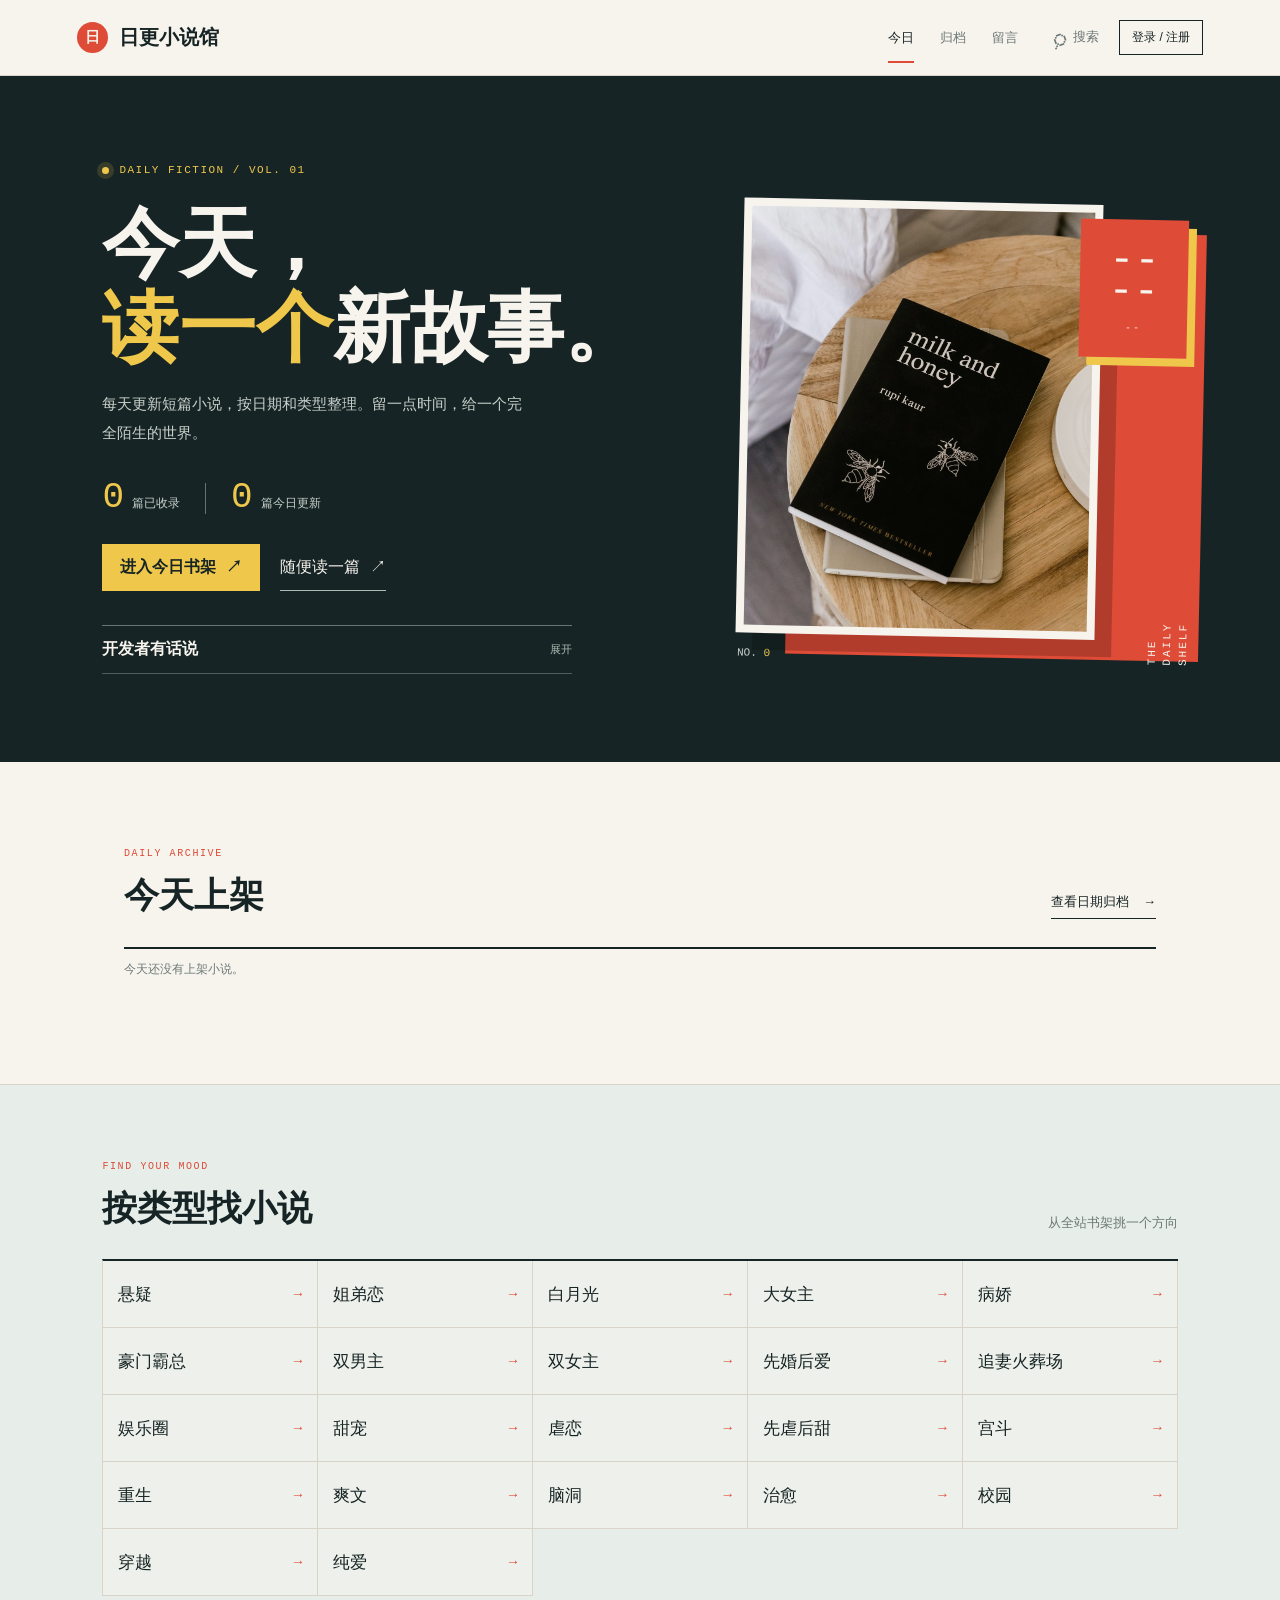
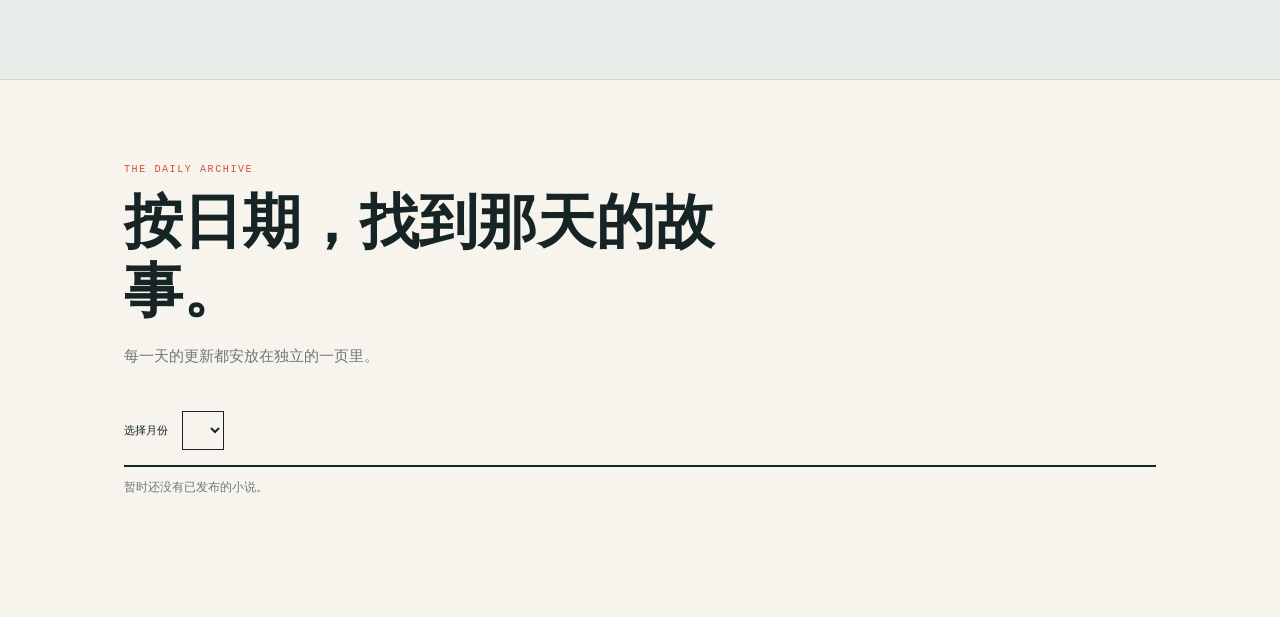
==== commit 2046953c: "Rebuild reader and admin website UI" ====
--- a/daily-novel-deploy/index.html
+++ b/daily-novel-deploy/index.html
@@ -1,111 +1,18 @@
-<!doctype html>
-<html lang="zh-CN">
-<head>
-  <meta charset="UTF-8">
-  <meta name="viewport" content="width=device-width, initial-scale=1.0">
-  <title>日更小说馆</title>
-  <link rel="stylesheet" href="styles.css">
-</head>
-<body>
-  <header class="site-header">
-    <a class="brand" href="#home" aria-label="日更小说馆首页"><span class="brand-mark">日</span><span>日更小说馆</span></a>
-    <nav>
-      <button class="nav-link active" data-view="home">今日文库</button>
-      <button class="nav-link" data-view="archive">日期归档</button>
-      <button class="nav-link" data-view="messages">留言板</button>
-      <button class="account-trigger" id="account-button">登录 / 注册</button>
-    </nav>
-    <button class="search-trigger" id="search-button" aria-label="搜索小说"><span>⌕</span><span class="search-word">搜索</span></button>
-  </header>
-
-  <main>
-    <section class="view active" id="home-view">
-      <section class="hero">
-        <div class="hero-copy">
-          <p class="eyebrow">A DAILY SHELF OF SHORT FICTION</p>
-          <h1>每一天，<br>都是一个新的故事书架。</h1>
-          <p class="library-total" aria-live="polite"><span>已收录</span><strong id="library-total-count">0</strong><span>篇小说</span></p>
-          <details class="developer-note" id="developer-note"><summary><span>开发者有话说</span><span class="developer-note-toggle">查看更多</span></summary><div class="developer-note-body"><p id="developer-note-body"></p><div class="developer-support" id="developer-support" hidden><img id="developer-support-qr" loading="lazy" alt="支持小说馆的收款码"><small>感谢每一份支持</small></div></div></details>
-          <div class="hero-actions">
-            <button class="button primary" id="browse-today">浏览今日 <span id="today-count">0</span> 篇 <span>→</span></button>
-            <button class="button text-button" id="random-button">随便读一篇 <span>↗</span></button>
-          </div>
-        </div>
-        <div class="hero-art" aria-label="打开的书籍">
-          <img src="assets/books.jpg" alt="桌上的一本书">
-          <div class="date-stamp"><span id="stamp-month">--</span><span id="stamp-day">--</span><small id="stamp-year">----</small></div>
-          <div class="hero-art-caption">TODAY'S<br>STORIES</div>
-        </div>
-      </section>
-
-      <section class="today-section">
-        <div class="section-heading">
-          <div><p class="eyebrow" id="today-eyebrow">DAILY ARCHIVE</p><h2>今天上架</h2></div>
-          <button class="text-link" data-view="archive">查看全部 <span id="featured-count">0</span> 篇 <span>→</span></button>
-        </div>
-        <div class="story-grid" id="featured-stories"></div>
-      </section>
-
-      <section class="home-discovery" aria-labelledby="category-title">
-        <div class="section-heading">
-          <div><p class="eyebrow">BROWSE BY CATEGORY</p><h2 id="category-title">按类型找小说</h2></div>
-          <p class="section-note">从全站已收录内容中查找</p>
-        </div>
-        <div class="home-tag-list" id="home-tag-list" aria-label="小说类型"></div>
-      </section>
-
-      <section class="home-archive" id="home-archive">
-        <div class="archive-head">
-          <p class="eyebrow">THE DAILY ARCHIVE</p>
-          <h1>按日期，找到那天的故事。</h1>
-          <p>每一天的更新都安放在独立的一页里。慢慢翻，也可以直接选择日期。</p>
-        </div>
-        <div class="archive-tools">
-          <label class="month-label" for="month-select">选择月份</label>
-          <select id="month-select"></select>
-        </div>
-        <div class="date-list" id="date-list"></div>
-      </section>
-    </section>
-
-    <section class="view" id="messages-view">
-      <section class="messages-layout">
-        <div class="archive-head"><p class="eyebrow">THE READER'S WALL</p><h1>留下一句话。</h1><p>读到某个故事时的感受，可以在这里与其他读者分享。</p></div>
-        <form class="message-form" id="message-form">
-          <label for="message-body">写留言</label>
-          <textarea id="message-body" maxlength="500" placeholder="写下你的想法（最多 500 字）"></textarea>
-          <div><small id="message-login-hint">登录后即可留言</small><button class="button primary" type="submit">发布留言</button></div>
-          <p class="account-message" id="message-status" aria-live="polite"></p>
-        </form>
-        <div class="message-list" id="message-list"></div>
-      </section>
-    </section>
-
-    <section class="view" id="day-view">
-      <section class="day-layout">
-        <button class="back-link" data-view="archive">← 返回日期归档</button>
-        <div class="day-head"><p class="eyebrow" id="day-eyebrow">MONDAY / AUGUST 17</p><h1 id="day-title">2026 年 8 月 17 日</h1><p id="day-description">今天收录了 100 篇新故事，愿你在其中停留一会儿。</p></div>
-        <div class="filter-row" id="filter-row" aria-label="按标签筛选小说"></div>
-        <div class="all-story-list" id="day-stories"></div>
-      </section>
-    </section>
-
-    <section class="view reader-view" id="reader-view">
-      <div class="reader-bar"><button class="back-link" data-view="day">← 回到列表</button><div class="reader-actions"><button class="icon-button" id="font-down" aria-label="缩小字号">A−</button><button class="icon-button" id="font-up" aria-label="放大字号">A+</button><button class="icon-button" id="theme-toggle" aria-label="切换阅读主题">◐</button><button class="bookmark" id="bookmark-button">收藏 ♡</button></div></div>
-      <article class="reader-page" id="reader-page">
-        <div class="reader-meta"><span id="reader-category">悬疑</span><span>·</span><span id="reader-date">2026.08.17</span></div>
-        <h1 id="reader-title">雨停之前</h1>
-        <p class="reader-author" id="reader-author">林野</p>
-        <div class="reader-content" id="reader-content"></div>
-      </article>
-      <div class="reading-progress"><div id="progress-fill"></div></div>
-    </section>
-
-  </main>
-
-  <dialog id="search-dialog"><form method="dialog" class="search-modal"><button class="close-button" value="cancel" aria-label="关闭">×</button><p class="eyebrow">SEARCH THE LIBRARY</p><label for="search-input">寻找一个故事</label><input id="search-input" placeholder="输入标题、作者或关键词" autofocus><div id="search-results"></div></form></dialog>
-  <dialog id="account-dialog"><div class="account-modal"><button class="close-button" id="close-account" aria-label="关闭">×</button><p class="eyebrow">MEMBER ACCESS</p><h2 id="account-title">登录</h2><form id="account-form"><label for="account-username" id="account-username-label">用户名或邮箱</label><input id="account-username" type="text" autocomplete="username" required><small class="field-hint" id="username-hint">已有账号可使用原邮箱登录</small><label for="account-password">密码</label><input id="account-password" type="password" autocomplete="current-password" minlength="8" required><small class="field-hint" id="password-hint">请输入登录密码</small><p class="account-message" id="account-message" aria-live="polite"></p><button class="button primary" type="submit" id="account-submit">登录</button></form><button class="switch-account" id="switch-account">还没有账号？注册</button><a class="admin-link" id="admin-link" href="admin.html" hidden>进入内容管理 →</a></div></dialog>
-
-  <script src="app.js"></script>
-</body>
-</html>
+<!doctype html>
+<html lang="zh-CN">
+<head>
+  <meta charset="UTF-8">
+  <meta name="viewport" content="width=device-width, initial-scale=1.0">
+  <meta name="theme-color" content="#182526">
+  <title>日更小说馆</title>
+  <link rel="stylesheet" href="styles.css">
+</head>
+<body>
+  <header class="site-header"><a class="brand" href="#home" aria-label="日更小说馆首页"><span class="brand-mark">日</span><span class="brand-name">日更小说馆</span></a><nav aria-label="主导航"><button class="nav-link active" data-view="home">今日</button><button class="nav-link" data-view="archive">归档</button><button class="nav-link" data-view="messages">留言</button></nav><div class="header-actions"><button class="search-trigger" id="search-button" aria-label="搜索小说"><span>⌕</span><span class="search-word">搜索</span></button><button class="account-trigger" id="account-button">登录 / 注册</button></div></header>
+  <main>
+    <section class="view active" id="home-view"><section class="hero"><div class="hero-copy"><div class="hero-label"><span class="hero-dot"></span><span>DAILY FICTION / VOL. 01</span></div><h1>今天，<br><em>读一个</em>新故事。</h1><p class="hero-subtitle">每天更新短篇小说，按日期和类型整理。留一点时间，给一个完全陌生的世界。</p><div class="hero-stats"><div><strong id="library-total-count">0</strong><span>篇已收录</span></div><i></i><div><strong id="today-count">0</strong><span>篇今日更新</span></div></div><div class="hero-actions"><button class="button primary" id="browse-today">进入今日书架<span>↗</span></button><button class="button text-button" id="random-button">随便读一篇<span>↗</span></button></div><details class="developer-note" id="developer-note"><summary><span>开发者有话说</span><span class="developer-note-toggle">展开</span></summary><div class="developer-note-body"><p id="developer-note-body"></p><div class="developer-support" id="developer-support" hidden><img id="developer-support-qr" loading="lazy" alt="支持小说馆的收款码"><small>感谢每一份支持</small></div></div></details></div><div class="hero-art" aria-label="今日书架"><div class="hero-art-frame"><img src="assets/books.jpg" alt="桌上的一本书"></div><div class="date-stamp"><span id="stamp-month">--</span><span id="stamp-day">--</span><small id="stamp-year">----</small></div><div class="hero-art-caption"><span>THE</span><span>DAILY</span><span>SHELF</span></div><div class="hero-art-note">NO. <span id="featured-count">0</span></div></div></section><section class="today-section home-section"><div class="section-heading"><div><p class="eyebrow" id="today-eyebrow">TODAY'S EDITION</p><h2>今天上架</h2></div><button class="text-link" data-view="archive">查看日期归档 <span>→</span></button></div><div class="story-grid" id="featured-stories"></div></section><section class="home-discovery home-section" aria-labelledby="category-title"><div class="section-heading"><div><p class="eyebrow">FIND YOUR MOOD</p><h2 id="category-title">按类型找小说</h2></div><p class="section-note">从全站书架挑一个方向</p></div><div class="home-tag-list" id="home-tag-list" aria-label="小说类型"></div></section><section class="home-archive home-section" id="home-archive"><div class="archive-head"><p class="eyebrow">THE DAILY ARCHIVE</p><h1>按日期，找到那天的故事。</h1><p>每一天的更新都安放在独立的一页里。</p></div><div class="archive-tools"><label class="month-label" for="month-select">选择月份</label><select id="month-select"></select></div><div class="date-list" id="date-list"></div></section></section>
+    <section class="view" id="messages-view"><section class="messages-layout"><div class="archive-head"><p class="eyebrow">THE READER'S WALL</p><h1>留下一句话。</h1><p>读到某个故事时的感受，可以在这里与其他读者分享。</p></div><form class="message-form" id="message-form"><label for="message-body">写留言</label><textarea id="message-body" maxlength="500" placeholder="写下你的想法（最多 500 字）"></textarea><div><small id="message-login-hint">登录后即可留言</small><button class="button primary" type="submit">发布留言</button></div><p class="account-message" id="message-status" aria-live="polite"></p></form><div class="message-list" id="message-list"></div></section></section><section class="view" id="day-view"><section class="day-layout"><button class="back-link" data-view="archive">← 返回日期归档</button><div class="day-head"><p class="eyebrow" id="day-eyebrow">TODAY'S EDITION</p><h1 id="day-title">2026 年 8 月 17 日</h1><p id="day-description">今天收录了 100 篇新故事。</p></div><div class="filter-row" id="filter-row" aria-label="按标签筛选小说"></div><div class="all-story-list" id="day-stories"></div></section></section><section class="view reader-view" id="reader-view"><div class="reader-bar"><button class="back-link" data-view="day">← 回到列表</button><div class="reader-actions"><button class="icon-button" id="font-down" aria-label="缩小字号">A−</button><button class="icon-button" id="font-up" aria-label="放大字号">A+</button><button class="icon-button" id="theme-toggle" aria-label="切换阅读主题">◐</button><button class="bookmark" id="bookmark-button">收藏 ♡</button></div></div><article class="reader-page" id="reader-page"><div class="reader-meta"><span id="reader-category">悬疑</span><span>·</span><span id="reader-date">2026.08.17</span></div><h1 id="reader-title">雨停之前</h1><p class="reader-author" id="reader-author">林野</p><div class="reader-content" id="reader-content"></div></article><div class="reading-progress"><div id="progress-fill"></div></div></section>
+  </main>
+  <dialog id="search-dialog"><form method="dialog" class="search-modal"><button class="close-button" value="cancel" aria-label="关闭">×</button><p class="eyebrow">SEARCH THE LIBRARY</p><label for="search-input">寻找一个故事</label><input id="search-input" placeholder="输入标题、作者或关键词" autofocus><div id="search-results"></div></form></dialog><dialog id="account-dialog"><div class="account-modal"><button class="close-button" id="close-account" aria-label="关闭">×</button><p class="eyebrow">MEMBER ACCESS</p><h2 id="account-title">登录</h2><form id="account-form"><label for="account-username" id="account-username-label">用户名或邮箱</label><input id="account-username" type="text" autocomplete="username" required><small class="field-hint" id="username-hint">已有账号可使用原邮箱登录</small><label for="account-password">密码</label><input id="account-password" type="password" autocomplete="current-password" minlength="8" required><small class="field-hint" id="password-hint">请输入登录密码</small><p class="account-message" id="account-message" aria-live="polite"></p><button class="button primary" type="submit" id="account-submit">登录</button></form><button class="switch-account" id="switch-account">还没有账号？注册</button><a class="admin-link" id="admin-link" href="admin.html" hidden>进入内容管理 →</a></div></dialog><script src="app.js"></script>
+</body>
+</html>
--- a/daily-novel-deploy/styles.css
+++ b/daily-novel-deploy/styles.css
@@ -1,108 +1,12 @@
-:root { --ink:#1f2f31; --paper:#f8f4ed; --paper-deep:#efe8dc; --line:#d8d0c3; --red:#d94734; --yellow:#f4ca50; --teal:#8fc6b5; --blue:#c6d7e8; --serif:'Songti SC','STSong','SimSun',serif; --sans:-apple-system,BlinkMacSystemFont,'PingFang SC','Microsoft YaHei',Arial,sans-serif; --mono:'Cascadia Mono','SFMono-Regular','Microsoft YaHei',monospace; }
-* { box-sizing:border-box; }
-html { scroll-behavior:smooth; }
-body { margin:0; color:var(--ink); background:var(--paper); font-family:var(--sans); }
-button, input, select { font:inherit; }
-button { color:inherit; cursor:pointer; }
-.site-header { height:78px; padding:0 clamp(20px,5vw,78px); display:flex; align-items:center; justify-content:space-between; border-bottom:1px solid var(--line); background:rgba(248,244,237,.94); position:sticky; top:0; z-index:10; }
-.brand { color:var(--ink); text-decoration:none; display:flex; align-items:center; gap:10px; font:600 20px var(--serif); }
-.brand-mark { width:30px; height:30px; border-radius:50%; display:grid; place-items:center; color:var(--paper); background:var(--red); font:500 15px var(--serif); }
-nav { display:flex; gap:28px; margin-left:auto; margin-right:42px; }
-.nav-link, .text-link, .back-link { border:0; background:none; padding:7px 0; }
-.nav-link { font-size:14px; position:relative; }
-.nav-link.active::after { content:''; height:2px; width:100%; position:absolute; left:0; bottom:0; background:var(--red); }
-.search-trigger { border:0; background:none; display:flex; gap:8px; align-items:center; font-size:14px; }
-.account-trigger { border:1px solid var(--ink); background:transparent; padding:8px 12px; font-size:13px; }
-.search-trigger span:first-child { font:28px Georgia; line-height:0; transform:rotate(-20deg); }
-.view { display:none; }
-.view.active { display:block; }
-.hero { min-height:570px; padding:80px clamp(20px,8vw,128px); display:grid; grid-template-columns:minmax(340px,1fr) minmax(320px,.78fr); gap:60px; align-items:center; background:var(--paper-deep); overflow:hidden; }
-.eyebrow { margin:0 0 18px; color:var(--red); font:500 11px var(--mono); letter-spacing:1px; }
-h1,h2,p { margin-top:0; }
-.hero h1, .archive-head h1, .day-head h1, .admin-head h1 { margin-bottom:24px; font:600 clamp(38px,5vw,66px)/1.18 var(--serif); letter-spacing:0; }
-.library-total { display:flex; align-items:baseline; gap:10px; width:max-content; margin:0 0 27px; padding:10px 0 12px; border-top:1px solid var(--ink); border-bottom:1px solid var(--line); color:#536063; font:500 13px var(--mono); }
-.library-total strong { color:var(--red); font:500 34px/.8 var(--mono); letter-spacing:0; }
-.hero-text { max-width:400px; font-size:17px; line-height:1.9; color:#536063; }
-.developer-note { max-width:430px; margin:24px 0 0; border-top:1px solid var(--ink); border-bottom:1px solid var(--line); }.developer-note summary { list-style:none; display:flex; align-items:center; justify-content:space-between; gap:16px; padding:14px 0; font:600 17px var(--serif); cursor:pointer; }.developer-note summary::-webkit-details-marker { display:none; }.developer-note-toggle { color:#677173; font:11px var(--mono); }.developer-note[open] .developer-note-toggle { font-size:0; }.developer-note[open] .developer-note-toggle::after { content:'收起'; font-size:11px; }.developer-note-body { padding:2px 0 20px; }.developer-note-body > p { margin:0; white-space:pre-line; color:#536063; font-size:15px; line-height:1.9; }.developer-support { margin-top:22px; padding-top:20px; border-top:1px solid var(--line); display:flex; flex-direction:column; align-items:center; text-align:center; }.developer-support img { display:block; width:min(190px, 65vw); aspect-ratio:1; object-fit:contain; background:#fff; }.developer-support small { margin-top:10px; color:#84908e; font-size:12px; }
-.hero-actions { display:flex; gap:20px; align-items:center; margin-top:32px; flex-wrap:wrap; }
-.button { border:1px solid var(--ink); padding:13px 19px; background:transparent; font-weight:500; transition:.18s ease; }
-.button.primary { background:var(--ink); color:var(--paper); }
-.button:hover { transform:translateY(-2px); }
-.button span, .text-link span { margin-left:9px; }
-.text-button { border:0; padding:13px 0; border-bottom:1px solid var(--ink); }
-.hero-art { height:420px; position:relative; transform:rotate(2deg); }
-.hero-art::before { content:''; position:absolute; inset:36px -30px -25px 50px; background:var(--yellow); z-index:0; }
-.hero-art img { width:77%; height:100%; object-fit:cover; filter:saturate(.8); position:relative; z-index:1; }
-.date-stamp { position:absolute; top:28px; right:0; z-index:2; width:105px; height:135px; color:var(--paper); background:var(--red); display:flex; flex-direction:column; justify-content:center; align-items:center; font:500 42px/.72 var(--mono); }
-.date-stamp small { margin-top:16px; font-size:11px; letter-spacing:2px; }
-.hero-art-caption { position:absolute; bottom:15px; right:-30px; z-index:2; font:500 12px/1.5 var(--mono); transform:rotate(-90deg); transform-origin:left bottom; }
-.today-section { max-width:1280px; padding:90px clamp(20px,5vw,78px) 105px; margin:auto; }
-.home-discovery,.home-archive { max-width:1160px; padding:0 clamp(20px,5vw,78px) 100px; margin:auto; }
-.home-discovery { padding-top:4px; }
-.home-archive { padding-top:4px; }
-.home-discovery .section-heading { border-top:2px solid var(--ink); padding-top:22px; }
-.section-note { margin:0; color:#697474; font-size:13px; }
-.home-tag-list { display:grid; grid-template-columns:repeat(5, 1fr); border-top:1px solid var(--ink); border-left:1px solid var(--line); }
-.home-tag { min-height:70px; padding:16px; border:0; border-right:1px solid var(--line); border-bottom:1px solid var(--line); background:transparent; display:flex; align-items:center; justify-content:space-between; gap:12px; text-align:left; font:500 18px var(--serif); transition:.18s ease; }
-.home-tag span { color:var(--red); font:15px var(--mono); }
-.home-tag:hover { background:var(--yellow); color:var(--red); }
-.section-heading { display:flex; align-items:end; justify-content:space-between; margin-bottom:35px; gap:20px; }
-.section-heading h2 { margin:0; font:600 32px var(--serif); }
-.text-link { font-size:14px; border-bottom:1px solid var(--ink); white-space:nowrap; }
-.story-grid { display:grid; grid-template-columns:repeat(3,1fr); border-top:1px solid var(--ink); }
-.story-card { text-align:left; border:0; border-right:1px solid var(--line); background:transparent; padding:24px 25px 24px 0; min-height:206px; position:relative; transition:.18s ease; }
-.story-card + .story-card { padding-left:25px; }
-.story-card:last-child { border-right:0; }
-.story-card:hover { color:var(--red); }
-.story-number { color:#8b9290; font:11px var(--mono); }
-.story-card h3 { margin:47px 0 8px; font:600 24px var(--serif); }
-.story-card p { color:#677173; font-size:14px; margin:0; }
-.story-tag { position:absolute; bottom:24px; right:20px; padding:4px 9px; background:var(--teal); font:10px var(--mono); color:var(--ink); }
-.archive-layout,.day-layout,.admin-layout,.messages-layout { max-width:1160px; padding:78px clamp(20px,5vw,78px) 110px; margin:auto; }
-.archive-head { max-width:750px; }
-.archive-head h1 { font-size:clamp(38px,5vw,62px); }
-.archive-head > p:last-child,.admin-head > p:last-child { color:#596567; font-size:16px; line-height:1.8; }
-.archive-tools { margin:60px 0 15px; display:flex; align-items:center; gap:18px; }
-.month-label,.field-label { font:500 12px var(--mono); }
-select,input[type=date] { border:1px solid var(--ink); background:transparent; padding:9px 10px; color:var(--ink); }
-.date-list { border-top:2px solid var(--ink); }
-.date-row { width:100%; border:0; border-bottom:1px solid var(--line); background:transparent; padding:22px 4px; display:grid; grid-template-columns:140px 1fr 100px 30px; align-items:center; text-align:left; transition:.15s; }
-.date-row:hover { background:var(--yellow); padding-left:12px; }
-.date-row .date { font:500 14px var(--mono); }.date-row strong { font:600 25px var(--serif); }.date-row small { color:#647073; font-size:13px; }.date-row .arrow { font-size:22px; }
-.back-link { font-size:14px; border-bottom:1px solid var(--ink); margin-bottom:53px; }
-.day-head { max-width:680px; }.day-head h1 { font-size:52px; margin-bottom:14px; }.day-head p:last-child { color:#617073; font-size:16px; }
-.filter-row { border-top:1px solid var(--ink); margin-top:48px; padding:18px 0; display:flex; gap:10px; flex-wrap:wrap; }
-.filter-chip { padding:8px 13px; border:1px solid var(--line); background:transparent; font-size:13px; }.filter-chip.selected { color:var(--paper); background:var(--ink); border-color:var(--ink); }.filter-chip span { font:11px var(--mono); }
-.all-story-list { border-top:1px solid var(--line); }.list-story { width:100%; border:0; border-bottom:1px solid var(--line); padding:18px 10px 18px 0; background:transparent; display:grid; grid-template-columns:54px 1fr 120px 135px 20px; gap:10px; align-items:center; text-align:left; }.list-story:hover { color:var(--red); background:#f3df9d; }.list-story .index { color:#788180; font:11px var(--mono); }.list-story strong { font:500 21px var(--serif); }.list-story .author,.list-story .tag { font-size:13px; color:#657072; }.list-story .tag { font:11px var(--mono); }.list-story:hover .author,.list-story:hover .tag { color:inherit; }
-.reader-view { background:#f6f0e5; min-height:calc(100vh - 78px); }.reader-bar { height:74px; padding:0 clamp(20px,5vw,78px); border-bottom:1px solid var(--line); display:flex; justify-content:space-between; align-items:center; }.reader-bar .back-link { margin:0; }.reader-actions { display:flex; gap:9px; align-items:center; }.icon-button,.bookmark { border:1px solid var(--line); background:transparent; padding:7px 10px; font-size:13px; }.bookmark { margin-left:8px; }.bookmark.saved { background:var(--red); color:white; border-color:var(--red); }
-.reader-page { max-width:720px; padding:85px 25px 130px; margin:auto; }.reader-meta { display:flex; gap:8px; color:#7e8785; font:11px var(--mono); }.reader-meta span:first-child { color:var(--red); }.reader-page h1 { margin:25px 0 9px; font:600 52px var(--serif); }.reader-author { color:#687473; font-size:15px; }.reader-content { margin-top:58px; font:400 19px/2.15 var(--serif); }.reader-content p { margin-bottom:29px; }.reading-progress { position:fixed; height:3px; bottom:0; left:0; width:100%; background:#e6ddcd; }.reading-progress div { height:100%; width:0; background:var(--red); }
-.reader-view.night { background:#1e292a; color:#e9e2d6; }.reader-view.night .reader-bar { border-color:#516061; }.reader-view.night .reader-meta,.reader-view.night .reader-author { color:#bbc0b8; }.reader-view.night .back-link,.reader-view.night .icon-button,.reader-view.night .bookmark { color:#e9e2d6; border-color:#5f6a6a; }
-.admin-layout { max-width:1000px; }.admin-head { max-width:650px; }.admin-head h1 { font-size:54px; }.upload-grid { display:grid; grid-template-columns:1.25fr .75fr; border:1px solid var(--ink); margin-top:55px; }.upload-panel { padding:32px; display:flex; flex-direction:column; align-items:start; gap:12px; border-right:1px solid var(--ink); }.drop-zone { width:100%; min-height:240px; margin:13px 0 16px; display:flex; flex-direction:column; align-items:center; justify-content:center; border:1px dashed #9aa29b; background:#f3eddf; cursor:pointer; }.drop-zone:hover { background:var(--yellow); }.drop-icon { width:43px; height:43px; display:grid; place-items:center; border-radius:50%; background:var(--teal); font-size:22px; }.drop-zone strong { margin-top:15px; font:500 18px var(--serif); }.drop-zone small { color:#697474; margin-top:6px; }.drop-zone input { position:absolute; width:1px; height:1px; opacity:0; }.upload-notes { background:var(--ink); color:var(--paper); padding:34px 28px; }.note-count { color:var(--yellow); font:500 63px/1 var(--mono); }.upload-notes > p { margin:10px 0 29px; font-size:13px; }.file-list { padding-top:18px; border-top:1px solid #667172; display:flex; flex-direction:column; gap:11px; font-size:13px; color:#d9d4c9; }.file-list span { overflow:hidden; text-overflow:ellipsis; white-space:nowrap; }.admin-tip { border-top:1px solid var(--line); margin-top:42px; padding-top:20px; display:grid; grid-template-columns:150px 1fr; font-size:14px; line-height:1.7; }.admin-tip strong { font-family:var(--serif); }
-dialog { border:0; padding:0; background:transparent; width:min(610px, calc(100% - 36px)); }dialog::backdrop { background:rgba(24,34,34,.7); }.search-modal,.account-modal { position:relative; background:var(--paper); padding:48px; }.close-button { position:absolute; right:18px; top:12px; border:0; background:transparent; font-size:30px; }.search-modal label { display:block; font:600 30px var(--serif); }.search-modal input { width:100%; margin:25px 0 10px; font-size:16px; }.search-result { padding:13px 0; width:100%; border:0; border-top:1px solid var(--line); background:transparent; text-align:left; display:flex; justify-content:space-between; }.search-result strong { font-family:var(--serif); }.search-result span { font-size:12px; color:#6c7776; }.account-modal h2 { font:600 34px var(--serif); margin:0 0 25px; }.account-modal form { display:flex; flex-direction:column; gap:8px; }.account-modal input { border:1px solid var(--ink); background:transparent; padding:11px; margin-bottom:0; }.account-modal label { font-size:13px; }.field-hint { color:#687473; font-size:12px; line-height:1.5; margin:0 0 9px; }.account-message { min-height:20px; margin:2px 0 8px; color:var(--red); font-size:13px; }.switch-account { margin-top:18px; padding:0; border:0; border-bottom:1px solid var(--ink); background:transparent; font-size:13px; }.admin-link { display:block; width:max-content; margin-top:24px; color:var(--red); font-weight:700; }.admin-link[hidden] { display:none; }
-.messages-layout { max-width:830px; }.message-form { margin:52px 0 45px; border-top:2px solid var(--ink); border-bottom:1px solid var(--ink); padding:22px 0; display:flex; flex-direction:column; gap:12px; }.message-form label { font:500 14px var(--serif); }.message-form textarea { min-height:126px; resize:vertical; border:1px solid var(--ink); padding:12px; color:var(--ink); background:transparent; font:15px/1.65 var(--sans); }.message-form > div { display:flex; justify-content:space-between; align-items:center; gap:18px; }.message-form small { color:#687473; font-size:12px; }.message-list { border-top:1px solid var(--line); }.message-item { padding:22px 0; border-bottom:1px solid var(--line); }.message-item div { display:flex; justify-content:space-between; align-items:baseline; gap:16px; }.message-item strong { font:500 16px var(--serif); }.message-item time { color:#75807f; font:11px var(--mono); }.message-item p { margin:12px 0 0; font:15px/1.75 var(--serif); }.text-muted { color:#687473; font-size:14px; }
-@media (max-width:700px) { .site-header { height:64px; }.brand { font-size:17px; }.brand-mark { width:27px;height:27px; } nav { gap:14px; margin:0; }.nav-link { font-size:12px; }.search-word { display:none; }.hero { min-height:auto; padding:55px 24px 67px; grid-template-columns:1fr; gap:42px; }.hero h1 { font-size:43px; }.library-total { margin-bottom:24px; }.library-total strong { font-size:32px; }.hero-art { width:86%; height:320px; margin-left:auto; }.today-section,.home-discovery,.home-archive,.archive-layout,.day-layout,.admin-layout { padding:55px 24px 70px; }.home-discovery,.home-archive { padding-top:0; }.home-tag-list { grid-template-columns:repeat(2, 1fr); }.home-tag { min-height:62px; font-size:17px; }.section-note { display:none; }.story-grid { grid-template-columns:1fr; }.story-card,.story-card + .story-card { border-right:0; border-bottom:1px solid var(--line); padding:22px 0; min-height:160px; }.story-card h3 { margin-top:28px; }.story-card:last-child { border-bottom:0; }.section-heading { align-items:start; }.section-heading h2 { font-size:29px; }.text-link { font-size:12px; }.archive-head h1,.admin-head h1,.day-head h1 { font-size:40px; }.date-row { grid-template-columns:92px 1fr 28px; }.date-row small { display:none; }.date-row strong { font-size:20px; }.list-story { grid-template-columns:40px 1fr 18px; }.list-story .author,.list-story .tag { display:none; }.reader-page { padding:58px 24px 100px; }.reader-page h1 { font-size:38px; }.reader-content { font-size:18px; }.reader-actions { gap:5px; }.bookmark { font-size:0; }.bookmark::after { content:'♡'; font-size:16px; }.upload-grid { grid-template-columns:1fr; }.upload-panel { border-right:0; border-bottom:1px solid var(--ink); }.admin-tip { grid-template-columns:1fr; gap:8px; }.search-modal { padding:38px 25px; } }
-@media (max-width:700px) { nav .nav-link[data-view="archive"] { display:none; }.messages-layout { padding:55px 24px 70px; }.message-form > div { flex-direction:column; align-items:flex-start; }.message-form .button { align-self:flex-end; } }
-
-/* Phone reading is vertical only; content never creates a sideways page. */
-html, body { overflow-x:hidden; }
-body, .reader-view { touch-action:pan-y pinch-zoom; }
-.reader-view { overflow-x:hidden; overscroll-behavior-x:none; }
-.reader-content { overflow-wrap:anywhere; }
-
-@media (max-width:700px) {
-  .site-header { padding:0 14px; gap:8px; }
-  nav { gap:8px; }
-  .account-trigger { padding:6px 8px; font-size:12px; }
-  .search-trigger { padding:4px; }
-  .filter-row { margin-top:34px; padding:14px 0; gap:7px; }
-  .filter-chip { padding:8px 11px; font-size:12px; }
-  .list-story { min-height:58px; }
-  .reader-bar { height:64px; padding:0 16px; gap:8px; }
-  .reader-page { padding:48px 20px 100px; }
-  .reader-page h1 { font-size:35px; line-height:1.3; }
-  .reader-content { margin-top:42px; font-size:18px; line-height:2.05; }
-  .reader-content p { margin-bottom:25px; }
-  .reader-actions { gap:4px; }
-  .icon-button { padding:6px 8px; }
-  .bookmark { margin-left:1px; }
-}
+:root{--ink:#172425;--ink-soft:#263738;--paper:#f7f4ee;--paper-deep:#ece7de;--line:#d9d3c8;--muted:#6c7877;--red:#de4b37;--yellow:#efc84b;--mint:#b7d4c7;--lavender:#d9d5eb;--serif:'Songti SC','STSong','SimSun',serif;--sans:-apple-system,BlinkMacSystemFont,'PingFang SC','Microsoft YaHei',Arial,sans-serif;--mono:'Cascadia Mono','SFMono-Regular','Microsoft YaHei',monospace}
+*{box-sizing:border-box}html{scroll-behavior:smooth}body{margin:0;background:var(--paper);color:var(--ink);font-family:var(--sans)}body,button,input,select,textarea{font-size:16px}button,input,select,textarea{font:inherit}button{color:inherit;cursor:pointer}button:focus-visible,input:focus-visible,select:focus-visible,textarea:focus-visible{outline:2px solid var(--red);outline-offset:3px}html,body{overflow-x:hidden}body,.reader-view{touch-action:pan-y pinch-zoom}
+.site-header{height:76px;padding:0 clamp(20px,6vw,92px);display:flex;align-items:center;gap:28px;border-bottom:1px solid var(--line);background:rgba(247,244,238,.95);position:sticky;top:0;z-index:20}.brand{display:flex;align-items:center;gap:11px;color:var(--ink);text-decoration:none;font:600 20px var(--serif);white-space:nowrap}.brand-mark{width:31px;height:31px;display:grid;place-items:center;border-radius:50%;background:var(--red);color:var(--paper);font-size:15px}.site-header nav{display:flex;align-items:center;gap:26px;margin-left:auto}.nav-link,.text-link,.back-link{border:0;background:transparent;padding:7px 0}.nav-link{font-size:13px;position:relative;color:var(--muted)}.nav-link.active{color:var(--ink)}.nav-link.active:after{content:'';position:absolute;left:0;right:0;bottom:-9px;height:2px;background:var(--red)}.header-actions{display:flex;align-items:center;gap:14px}.search-trigger{border:0;background:transparent;display:flex;align-items:center;gap:7px;color:var(--muted);font-size:13px}.search-trigger span:first-child{font:27px Georgia;line-height:.7;transform:rotate(-20deg)}.account-trigger{border:1px solid var(--ink);background:transparent;padding:8px 12px;font-size:12px}
+.view{display:none}.view.active{display:block}.hero{min-height:610px;padding:clamp(44px,7vw,88px) clamp(20px,8vw,130px);display:grid;grid-template-columns:minmax(0,1fr) minmax(320px,.8fr);gap:clamp(36px,7vw,110px);align-items:center;background:var(--ink);color:var(--paper)}.hero-copy{max-width:590px}.hero-label{display:flex;align-items:center;gap:10px;color:var(--yellow);font:500 11px var(--mono);letter-spacing:1.5px}.hero-dot{width:7px;height:7px;border-radius:50%;background:var(--yellow);box-shadow:0 0 0 5px rgba(239,200,75,.15)}.hero h1{margin:27px 0 20px;font:600 clamp(48px,6vw,78px)/1.09 var(--serif);letter-spacing:0}.hero h1 em{font-style:normal;color:var(--yellow)}.hero-subtitle{max-width:430px;margin:0;color:#c8d1cb;font-size:15px;line-height:1.9}.hero-stats{display:flex;align-items:center;gap:25px;margin:33px 0 28px}.hero-stats div{display:flex;align-items:baseline;gap:8px}.hero-stats strong{color:var(--yellow);font:500 36px/1 var(--mono)}.hero-stats span{color:#c7d0ca;font:12px var(--mono)}.hero-stats i{width:1px;height:31px;background:#63736f}.hero-actions{display:flex;align-items:center;gap:20px;flex-wrap:wrap}.button{border:1px solid var(--ink);padding:12px 17px;background:transparent;transition:transform .18s ease,background .18s ease}.button:hover{transform:translateY(-2px)}.button.primary{background:var(--yellow);color:var(--ink);border-color:var(--yellow);font-weight:600}.button span,.text-link span{margin-left:10px}.text-button{border:0;border-bottom:1px solid #aebbb4;padding:12px 0;color:var(--paper)}.developer-note{max-width:470px;margin-top:34px;border-top:1px solid #657571;border-bottom:1px solid #4e5e5b}.developer-note summary{list-style:none;display:flex;align-items:center;justify-content:space-between;padding:13px 0;color:var(--paper);font:600 16px var(--serif);cursor:pointer}.developer-note summary::-webkit-details-marker{display:none}.developer-note-toggle{color:#afbeb6;font:11px var(--mono)}.developer-note[open] .developer-note-toggle{font-size:0}.developer-note[open] .developer-note-toggle:after{content:'收起';font-size:11px}.developer-note-body{padding:4px 0 19px}.developer-note-body>p{margin:0;color:#d0d8d2;font-size:14px;line-height:1.9}.developer-support{margin-top:18px;padding-top:18px;border-top:1px solid #4e5e5b;display:flex;flex-direction:column;align-items:center}.developer-support img{display:block;width:min(180px,62vw);aspect-ratio:1;object-fit:contain;background:#fff}.developer-support small{margin-top:9px;color:#aebbb4;font-size:11px}
+.hero-art{height:435px;max-width:500px;width:100%;position:relative;justify-self:end;transform:rotate(1.2deg)}.hero-art-frame{height:100%;width:82%;position:relative;z-index:1;padding:8px;background:var(--paper);box-shadow:17px 17px 0 rgba(0,0,0,.2)}.hero-art-frame img{display:block;width:100%;height:100%;object-fit:cover;filter:saturate(.78)}.hero-art:before{content:'';position:absolute;inset:28px -25px -20px 50px;background:var(--red)}.date-stamp{position:absolute;top:14px;right:-7px;z-index:3;width:108px;height:138px;display:flex;flex-direction:column;align-items:center;justify-content:center;background:var(--red);color:var(--paper);font:500 42px/.75 var(--mono);box-shadow:8px 8px 0 var(--yellow)}.date-stamp small{margin-top:16px;font-size:10px;letter-spacing:2px}.hero-art-caption{position:absolute;right:-18px;bottom:19px;z-index:3;display:flex;flex-direction:column;color:var(--paper);font:500 11px/1.4 var(--mono);letter-spacing:2px;transform:rotate(-90deg);transform-origin:right bottom}.hero-art-note{position:absolute;left:2px;bottom:-26px;color:#c9d2cc;font:11px var(--mono)}.hero-art-note span{color:var(--yellow)}
+.home-section{max-width:1160px;margin:auto}.today-section{padding:86px clamp(20px,5vw,78px) 94px}.section-heading{display:flex;align-items:end;justify-content:space-between;gap:20px;margin-bottom:28px}.eyebrow{margin:0 0 13px;color:var(--red);font:500 10px var(--mono);letter-spacing:1.6px}.section-heading h2{margin:0;font:600 35px var(--serif)}.text-link{font-size:13px;white-space:nowrap;border-bottom:1px solid var(--ink)}.story-grid{display:grid;grid-template-columns:repeat(3,minmax(0,1fr));border-top:2px solid var(--ink)}.story-card{min-height:190px;position:relative;padding:21px 24px 25px 0;text-align:left;border:0;border-right:1px solid var(--line);background:transparent;transition:background .18s ease,color .18s ease}.story-card+.story-card{padding-left:24px}.story-card:last-child{border-right:0}.story-card:hover{background:var(--yellow);color:var(--ink)}.story-number{color:#899390;font:11px var(--mono)}.story-card h3{margin:42px 0 9px;font:600 24px/1.3 var(--serif)}.story-card p{margin:0;color:var(--muted);font-size:13px}.story-tag{position:absolute;right:18px;bottom:23px;padding:4px 8px;background:var(--mint);font:10px var(--mono)}
+.home-discovery{max-width:none;padding:76px clamp(20px,8vw,130px) 83px;background:#e7eee9;border-top:1px solid var(--line);border-bottom:1px solid var(--line)}.home-discovery .section-heading,.home-tag-list{max-width:1160px;margin-left:auto;margin-right:auto}.home-discovery .section-heading{margin-bottom:27px}.section-note{margin:0;color:var(--muted);font-size:13px}.home-tag-list{display:grid;grid-template-columns:repeat(5,minmax(0,1fr));border-top:2px solid var(--ink);border-left:1px solid var(--line)}.home-tag{min-height:67px;padding:15px;border:0;border-right:1px solid var(--line);border-bottom:1px solid var(--line);display:flex;align-items:center;justify-content:space-between;background:rgba(247,244,238,.4);text-align:left;font:500 17px var(--serif);transition:background .18s ease,color .18s ease}.home-tag span{color:var(--red);font:14px var(--mono)}.home-tag:hover{background:var(--yellow);color:var(--ink)}.home-archive{padding:84px clamp(20px,5vw,78px) 108px}.home-archive .archive-head{max-width:680px}.archive-head h1{margin:0 0 17px;font:600 clamp(40px,5vw,59px)/1.16 var(--serif)}.archive-head>p:last-child{margin:0;color:var(--muted);font-size:15px;line-height:1.8}.archive-tools{display:flex;align-items:center;gap:14px;margin:42px 0 15px}.month-label{font:500 11px var(--mono)}select,input[type=date]{border:1px solid var(--ink);background:transparent;padding:9px 10px;color:var(--ink)}.date-list{border-top:2px solid var(--ink)}.date-row{width:100%;border:0;border-bottom:1px solid var(--line);background:transparent;padding:20px 4px;display:grid;grid-template-columns:135px 1fr 120px 26px;align-items:center;text-align:left;transition:background .15s ease,padding .15s ease}.date-row:hover{background:var(--yellow);padding-left:13px}.date-row .date{font:500 13px var(--mono)}.date-row strong{font:600 23px var(--serif)}.date-row small{color:var(--muted);font-size:12px}.date-row .arrow{font-size:20px}
+.day-layout,.messages-layout{max-width:1100px;margin:auto;padding:76px clamp(20px,5vw,78px) 105px}.back-link{margin-bottom:48px;font-size:13px;border-bottom:1px solid var(--ink)}.day-head{max-width:700px}.day-head h1{margin:0 0 13px;font:600 clamp(41px,5vw,60px) var(--serif)}.day-head p:last-child{margin:0;color:var(--muted);font-size:15px}.filter-row{display:flex;gap:8px;flex-wrap:wrap;margin-top:42px;padding:17px 0;border-top:1px solid var(--ink)}.filter-chip{padding:8px 12px;border:1px solid var(--line);background:transparent;font-size:12px}.filter-chip.selected{border-color:var(--ink);background:var(--ink);color:var(--paper)}.filter-chip span{font:10px var(--mono)}.all-story-list{border-top:1px solid var(--line)}.list-story{width:100%;min-height:62px;padding:16px 7px 16px 0;display:grid;grid-template-columns:55px minmax(0,1fr) 130px 120px 20px;gap:10px;align-items:center;text-align:left;border:0;border-bottom:1px solid var(--line);background:transparent}.list-story:hover{background:#f3df9d;color:var(--red)}.list-story .index{color:#7e8985;font:11px var(--mono)}.list-story strong{font:500 19px var(--serif)}.list-story .author{color:var(--muted);font-size:12px}.list-story .tag{color:var(--muted);font:11px var(--mono)}
+.reader-view{min-height:calc(100vh - 76px);background:#f4efe6}.reader-bar{height:70px;padding:0 clamp(20px,5vw,78px);display:flex;align-items:center;justify-content:space-between;border-bottom:1px solid var(--line)}.reader-bar .back-link{margin:0}.reader-actions{display:flex;align-items:center;gap:7px}.icon-button,.bookmark{padding:7px 10px;border:1px solid var(--line);background:transparent;font-size:12px}.bookmark{margin-left:5px}.bookmark.saved{background:var(--red);color:#fff;border-color:var(--red)}.reader-page{max-width:720px;margin:auto;padding:80px 25px 140px}.reader-meta{display:flex;gap:8px;color:#7a8581;font:11px var(--mono)}.reader-meta span:first-child{color:var(--red)}.reader-page h1{margin:25px 0 8px;font:600 51px/1.2 var(--serif)}.reader-author{margin:0;color:var(--muted);font-size:14px}.reader-content{margin-top:55px;font:400 19px/2.18 var(--serif);overflow-wrap:anywhere}.reader-content p{margin:0 0 28px}.reading-progress{position:fixed;left:0;right:0;bottom:0;height:3px;background:#e0d8ca}.reading-progress div{width:0;height:100%;background:var(--red)}.reader-view.night{background:#1b2929;color:#e9e5db}.reader-view.night .reader-bar{border-color:#536361}.reader-view.night .reader-meta,.reader-view.night .reader-author{color:#b9c4be}.reader-view.night .back-link,.reader-view.night .icon-button,.reader-view.night .bookmark{color:#e9e5db;border-color:#60716d}
+.messages-layout .archive-head{max-width:650px}.message-form{display:flex;flex-direction:column;gap:12px;margin:48px 0 43px;padding:22px 0;border-top:2px solid var(--ink);border-bottom:1px solid var(--line)}.message-form label{font:500 14px var(--serif)}.message-form textarea{min-height:125px;padding:12px;border:1px solid var(--ink);resize:vertical;background:transparent;font:14px/1.7 var(--sans)}.message-form>div{display:flex;align-items:center;justify-content:space-between;gap:18px}.message-form small,.text-muted{color:var(--muted);font-size:12px}.message-list{border-top:1px solid var(--line)}.message-item{padding:21px 0;border-bottom:1px solid var(--line)}.message-item div{display:flex;justify-content:space-between;gap:16px}.message-item strong{font:500 16px var(--serif)}.message-item time{color:var(--muted);font:11px var(--mono)}.message-item p{margin:10px 0 0;font:14px/1.7 var(--serif)}
+dialog{border:0;padding:0;background:transparent;width:min(610px,calc(100% - 32px))}dialog::backdrop{background:rgba(23,36,37,.75)}.search-modal,.account-modal{position:relative;padding:45px;background:var(--paper)}.close-button{position:absolute;top:10px;right:16px;border:0;background:transparent;font-size:28px}.search-modal label{display:block;font:600 29px var(--serif)}.search-modal input{width:100%;margin:23px 0 10px;padding:12px;border:1px solid var(--ink);background:transparent}.search-result{width:100%;padding:13px 0;display:flex;justify-content:space-between;border:0;border-top:1px solid var(--line);background:transparent;text-align:left}.search-result strong{font:500 16px var(--serif)}.search-result span{color:var(--muted);font-size:12px}.account-modal h2{margin:0 0 25px;font:600 34px var(--serif)}.account-modal form{display:flex;flex-direction:column;gap:8px}.account-modal input{padding:11px;border:1px solid var(--ink);background:transparent}.account-modal label{font-size:13px}.field-hint{margin:0 0 8px;color:var(--muted);font-size:11px;line-height:1.5}.account-message{min-height:20px;margin:2px 0 8px;color:var(--red);font-size:12px}.switch-account{margin-top:18px;padding:0;border:0;border-bottom:1px solid var(--ink);background:transparent;font-size:12px}.admin-link{display:block;width:max-content;margin-top:23px;color:var(--red);font-weight:600}.admin-link[hidden]{display:none}
+@media(max-width:700px){.site-header{height:63px;padding:0 15px;gap:10px}.brand{font-size:17px;gap:8px}.brand-mark{width:27px;height:27px;font-size:13px}.brand-name{max-width:90px;overflow:hidden;text-overflow:ellipsis}.site-header nav{gap:13px}.nav-link{font-size:12px}.header-actions{gap:7px}.search-word{display:none}.account-trigger{padding:6px 8px;font-size:11px}.hero{min-height:0;padding:36px 20px 50px;display:block}.hero-label{font-size:10px}.hero h1{margin:24px 0 17px;font-size:45px;line-height:1.12}.hero-subtitle{font-size:14px;line-height:1.8}.hero-stats{gap:18px;margin:28px 0 24px}.hero-stats strong{font-size:31px}.hero-stats span{font-size:10px}.hero-actions{gap:17px}.button{padding:11px 13px;font-size:13px}.developer-note{margin-top:29px}.hero-art{width:91%;height:276px;margin:48px 3px 0 auto}.hero-art-frame{width:86%;padding:6px;box-shadow:10px 11px 0 rgba(0,0,0,.2)}.hero-art:before{inset:20px -12px -13px 30px}.date-stamp{top:8px;right:-3px;width:77px;height:101px;font-size:29px;box-shadow:6px 6px 0 var(--yellow)}.date-stamp small{margin-top:11px;font-size:8px}.hero-art-caption{right:-15px;bottom:8px;font-size:9px}.hero-art-note{bottom:-22px;font-size:10px}.today-section{padding:57px 20px 65px}.section-heading{align-items:start;margin-bottom:22px}.section-heading h2{font-size:29px}.text-link{font-size:11px}.story-grid{display:block}.story-card,.story-card+.story-card{min-height:145px;padding:19px 0;border-right:0;border-bottom:1px solid var(--line)}.story-card h3{margin:32px 0 8px;font-size:22px}.story-tag{right:0;bottom:19px}.home-discovery{padding:56px 20px 63px}.section-note{display:none}.home-tag-list{grid-template-columns:repeat(2,minmax(0,1fr))}.home-tag{min-height:55px;padding:12px 11px;font-size:15px}.home-archive{padding:58px 20px 74px}.archive-head h1{font-size:37px;line-height:1.2}.archive-head>p:last-child{font-size:14px}.archive-tools{margin-top:30px}.date-row{grid-template-columns:78px minmax(0,1fr) 23px;padding:17px 3px}.date-row strong{font-size:18px}.date-row small{display:none}.day-layout,.messages-layout{padding:55px 20px 75px}.back-link{margin-bottom:39px}.day-head h1{font-size:39px;line-height:1.2}.filter-row{margin-top:32px;gap:6px}.filter-chip{padding:7px 9px;font-size:11px}.list-story{grid-template-columns:38px minmax(0,1fr) 18px;min-height:57px;padding:14px 0}.list-story strong{font-size:17px}.list-story .author,.list-story .tag{display:none}.reader-bar{height:63px;padding:0 15px}.reader-actions{gap:3px}.icon-button{padding:6px 7px}.bookmark{font-size:0;margin-left:0;padding:6px 8px}.bookmark:after{content:'♡';font-size:16px}.reader-page{padding:54px 20px 105px}.reader-page h1{font-size:36px}.reader-content{margin-top:42px;font-size:18px;line-height:2.05}.reader-content p{margin-bottom:24px}.message-form>div{flex-direction:column;align-items:flex-start}.message-form .button{align-self:flex-end}.search-modal,.account-modal{padding:39px 23px}}
